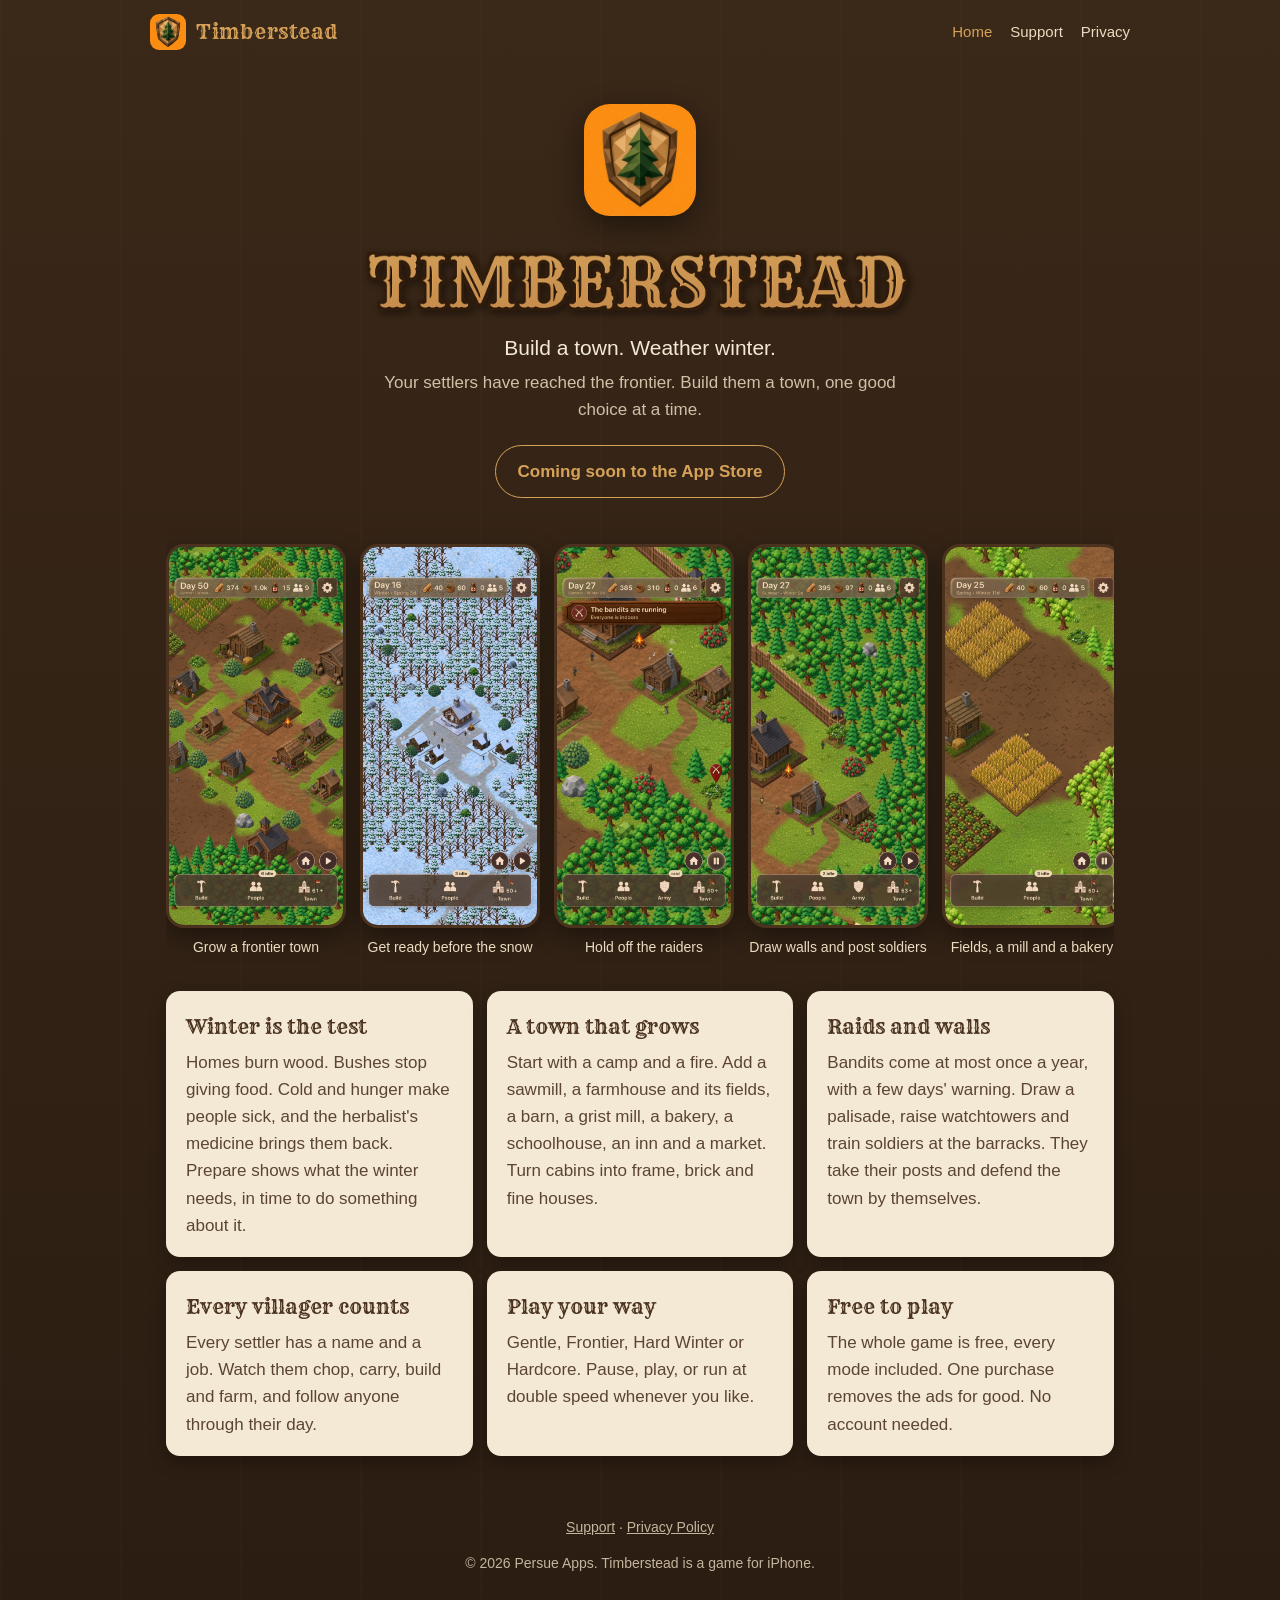
==== index.html @ 30c4eb79 "Timberstead website: home, support, privacy policy Co-Authored-By: Claude Opus 5.5 <noreply@anthropi" ====
<!doctype html>
<html lang="en">
<head>
  <meta charset="utf-8">
  <meta name="viewport" content="width=device-width, initial-scale=1">
  <title>Timberstead: a frontier town-builder for iPhone</title>
  <meta name="description" content="Build a frontier town, one good choice at a time. Clear the forest, raise homes and get your people through the winter. A town-builder for iPhone.">
  <meta property="og:title" content="Timberstead">
  <meta property="og:description" content="Build a town. Weather winter. A frontier town-builder for iPhone.">
  <meta property="og:image" content="img/icon-512.png">
  <link rel="icon" type="image/png" href="favicon-32.png">
  <link rel="apple-touch-icon" href="apple-touch-icon.png">
  <link rel="preconnect" href="https://fonts.googleapis.com">
  <link rel="preconnect" href="https://fonts.gstatic.com" crossorigin>
  <link href="https://fonts.googleapis.com/css2?family=Rye&display=swap" rel="stylesheet">
  <link rel="stylesheet" href="style.css">
</head>
<body>
  <header class="wrap top">
    <a class="brand" href="./"><img src="img/icon-512.png" alt=""><span>Timberstead</span></a>
    <nav class="nav">
      <a href="./" aria-current="page">Home</a>
      <a href="support/">Support</a>
      <a href="privacy/">Privacy</a>
    </nav>
  </header>

  <main class="wrap">
    <section class="hero">
      <img class="icon" src="img/icon-512.png" alt="Timberstead app icon: a pine tree on a wooden shield">
      <img class="wordmark" src="img/wordmark.png" alt="Timberstead">
      <h1>Timberstead</h1>
      <p class="tagline">Build a town. Weather winter.</p>
      <p class="sub">Your settlers have reached the frontier. Build them a town, one good choice at a time.</p>
      <span class="badge soon">Coming soon to the App Store</span>
    </section>

    <section class="shots" aria-label="Screenshots">
      <figure><img src="img/01_town_a.jpg" alt="A summer frontier town with cabins, fields and a settlement hall" loading="lazy" width="600" height="1305"><figcaption>Grow a frontier town</figcaption></figure>
      <figure><img src="img/02_winter_a.jpg" alt="The town in deep snow" loading="lazy" width="600" height="1305"><figcaption>Get ready before the snow</figcaption></figure>
      <figure><img src="img/03_raid_fight_summer.jpg" alt="Bandits running from the town after a raid" loading="lazy" width="600" height="1305"><figcaption>Hold off the raiders</figcaption></figure>
      <figure><img src="img/05_wall_posts.jpg" alt="A palisade wall with a watchtower" loading="lazy" width="600" height="1305"><figcaption>Draw walls and post soldiers</figcaption></figure>
      <figure><img src="img/06_farm_ripe_work.jpg" alt="Farm fields at harvest" loading="lazy" width="600" height="1305"><figcaption>Fields, a mill and a bakery</figcaption></figure>
      <figure><img src="img/04_prepare_a.jpg" alt="The Prepare for winter screen" loading="lazy" width="600" height="1305"><figcaption>See what winter needs</figcaption></figure>
    </section>

    <section class="features">
      <div class="card">
        <h2>Winter is the test</h2>
        <p>Homes burn wood. Bushes stop giving food. Cold and hunger make people sick, and the herbalist's medicine brings them back. Prepare shows what the winter needs, in time to do something about it.</p>
      </div>
      <div class="card">
        <h2>A town that grows</h2>
        <p>Start with a camp and a fire. Add a sawmill, a farmhouse and its fields, a barn, a grist mill, a bakery, a schoolhouse, an inn and a market. Turn cabins into frame, brick and fine houses.</p>
      </div>
      <div class="card">
        <h2>Raids and walls</h2>
        <p>Bandits come at most once a year, with a few days' warning. Draw a palisade, raise watchtowers and train soldiers at the barracks. They take their posts and defend the town by themselves.</p>
      </div>
      <div class="card">
        <h2>Every villager counts</h2>
        <p>Every settler has a name and a job. Watch them chop, carry, build and farm, and follow anyone through their day.</p>
      </div>
      <div class="card">
        <h2>Play your way</h2>
        <p>Gentle, Frontier, Hard Winter or Hardcore. Pause, play, or run at double speed whenever you like.</p>
      </div>
      <div class="card">
        <h2>Free to play</h2>
        <p>The whole game is free, every mode included. One purchase removes the ads for good. No account needed.</p>
      </div>
    </section>
  </main>

  <footer class="wrap foot">
    <p><a href="support/">Support</a> · <a href="privacy/">Privacy Policy</a></p>
    <p>© 2026 Persue Apps. Timberstead is a game for iPhone.</p>
  </footer>
</body>
</html>
---- style.css ----
:root {
  --wood: #2b1d12;
  --wood-2: #3a2818;
  --plank: #4a321e;
  --parchment: #f4e9d4;
  --parchment-2: #eadcc0;
  --ink: #2b1d12;
  --ink-soft: #5b4532;
  --gold: #d6a259;
  --gold-deep: #b5803a;
  --pine: #2f5d34;
  --line: rgba(43, 29, 18, 0.16);
  --radius: 14px;
  --max: 980px;
}

* { box-sizing: border-box; }

html { -webkit-text-size-adjust: 100%; }

body {
  margin: 0;
  background: var(--wood);
  background-image:
    repeating-linear-gradient(90deg, rgba(255,255,255,0.015) 0 2px, transparent 2px 120px),
    linear-gradient(180deg, var(--wood-2), var(--wood));
  color: var(--parchment);
  font: 17px/1.6 -apple-system, BlinkMacSystemFont, "SF Pro Text", "Segoe UI", Roboto, sans-serif;
}

a { color: var(--gold); }
a:hover { color: #f0c27f; }

.wrap { max-width: var(--max); margin: 0 auto; padding: 0 16px; }

/* Header */
.top {
  display: flex; align-items: center; justify-content: space-between; gap: 12px;
  padding: 14px 0;
}
.brand { display: flex; align-items: center; gap: 10px; text-decoration: none; color: var(--parchment); }
.brand img { width: 36px; height: 36px; border-radius: 9px; }
.brand span { font-family: "Rye", Georgia, serif; font-size: 20px; letter-spacing: 0.5px; color: var(--gold); }
.nav { display: flex; gap: 18px; font-size: 15px; }
.nav a { color: var(--parchment-2); text-decoration: none; }
.nav a:hover, .nav a[aria-current="page"] { color: var(--gold); }

/* Hero */
.hero { text-align: center; padding: 40px 0 28px; }
.hero .icon { width: 112px; height: 112px; border-radius: 26px; box-shadow: 0 10px 30px rgba(0,0,0,0.45); }
.hero .wordmark { display: block; width: min(560px, 92%); height: auto; margin: 22px auto 8px; }
.hero h1 { position: absolute; width: 1px; height: 1px; overflow: hidden; clip: rect(0 0 0 0); }
.tagline { font-size: 21px; color: var(--parchment); margin: 6px 0 4px; }
.sub { color: var(--parchment-2); opacity: 0.85; margin: 0 auto; max-width: 560px; }
.badge {
  display: inline-block; margin-top: 22px; padding: 12px 22px; border-radius: 999px;
  background: var(--gold); color: var(--wood); font-weight: 700; text-decoration: none;
}
.badge.soon { background: transparent; color: var(--gold); border: 1.5px solid var(--gold); }

/* Screens */
.shots {
  display: grid; grid-auto-flow: column; grid-auto-columns: minmax(180px, 220px);
  gap: 14px; overflow-x: auto; padding: 18px 2px 22px; scroll-snap-type: x mandatory;
  -webkit-overflow-scrolling: touch;
}
.shots figure { margin: 0; scroll-snap-align: start; }
.shots img {
  width: 100%; height: auto; display: block; border-radius: 18px;
  border: 3px solid var(--plank); box-shadow: 0 8px 24px rgba(0,0,0,0.4);
}
.shots figcaption { font-size: 14px; color: var(--parchment-2); text-align: center; margin-top: 8px; }

/* Cards */
.features { display: grid; grid-template-columns: repeat(auto-fit, minmax(260px, 1fr)); gap: 14px; padding: 10px 0 36px; }
.card {
  background: var(--parchment); color: var(--ink); border-radius: var(--radius);
  padding: 20px 20px 18px; box-shadow: 0 6px 18px rgba(0,0,0,0.3);
}
.card h2, .card h3 { font-family: "Rye", Georgia, serif; font-weight: 400; color: var(--plank); margin: 0 0 6px; font-size: 20px; }
.card p { margin: 0; color: var(--ink-soft); }

/* Document pages */
.doc {
  background: var(--parchment); color: var(--ink); border-radius: var(--radius);
  padding: 28px 22px; margin: 18px 0 40px; box-shadow: 0 8px 24px rgba(0,0,0,0.35);
}
.doc h1 { font-family: "Rye", Georgia, serif; font-weight: 400; color: var(--plank); font-size: 30px; margin: 0 0 4px; }
.doc h2 { font-size: 20px; color: var(--plank); margin: 28px 0 6px; }
.doc h3 { font-size: 17px; margin: 18px 0 4px; }
.doc p, .doc li { color: var(--ink-soft); }
.doc a { color: var(--gold-deep); }
.doc .meta { color: var(--ink-soft); opacity: 0.8; font-size: 15px; margin: 0 0 18px; }
.doc table { width: 100%; border-collapse: collapse; margin: 10px 0; font-size: 15px; }
.doc th, .doc td { text-align: left; vertical-align: top; padding: 8px 6px; border-bottom: 1px solid var(--line); color: var(--ink-soft); }
.doc th { color: var(--ink); }
.doc .contact {
  background: var(--parchment-2); border-radius: 10px; padding: 12px 14px; margin-top: 10px;
}
details { border-bottom: 1px solid var(--line); padding: 10px 0; }
details summary { cursor: pointer; font-weight: 600; color: var(--ink); }
details p { margin: 8px 0 2px; }

/* Footer */
.foot { text-align: center; font-size: 14px; color: var(--parchment-2); opacity: 0.8; padding: 10px 0 34px; }
.foot a { color: var(--parchment-2); }

@media (max-width: 520px) {
  .nav { gap: 12px; font-size: 14px; }
  .brand span { display: none; }
  .tagline { font-size: 19px; }
  .doc { padding: 22px 16px; }
  .doc table, .doc thead, .doc tbody, .doc tr, .doc th, .doc td { display: block; }
  .doc thead { display: none; }
  .doc td { border-bottom: none; padding: 2px 0; }
  .doc tr { border-bottom: 1px solid var(--line); padding: 8px 0; }
  .doc td:first-child { font-weight: 600; color: var(--ink); }
}
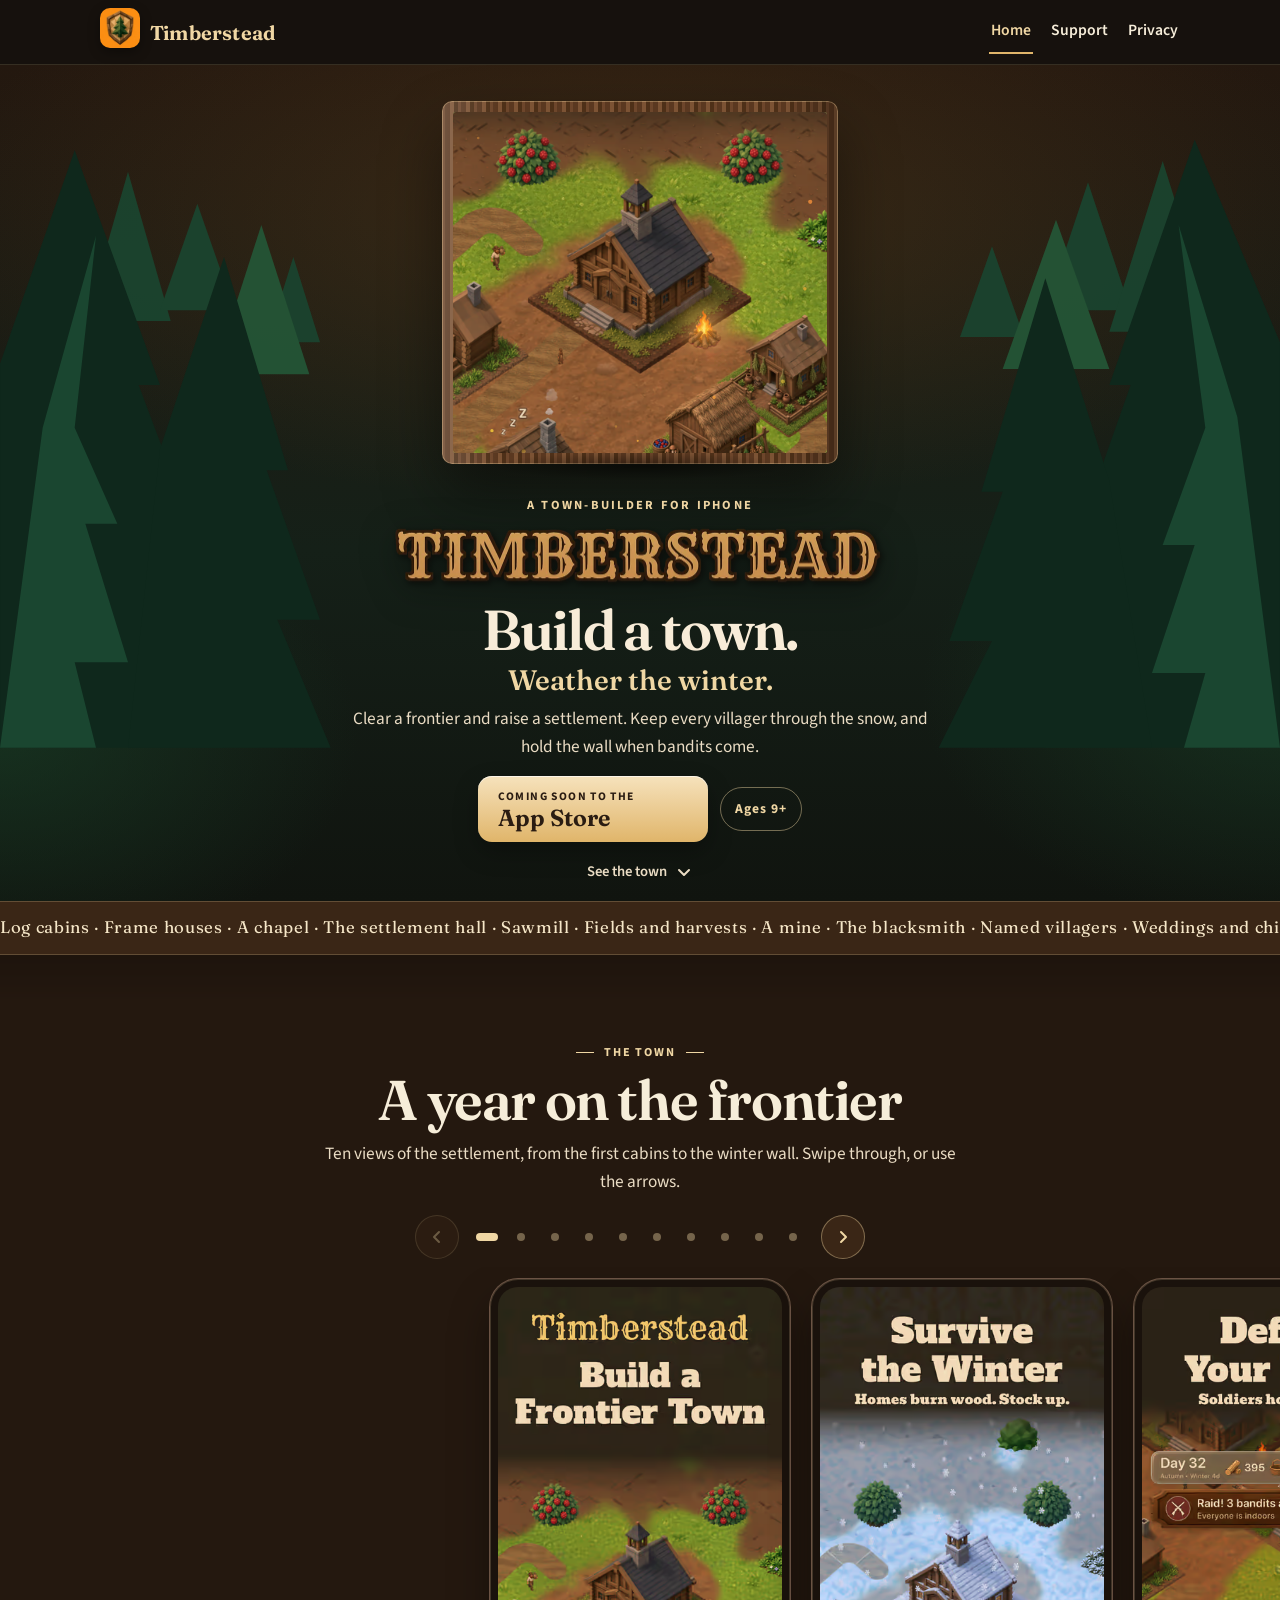
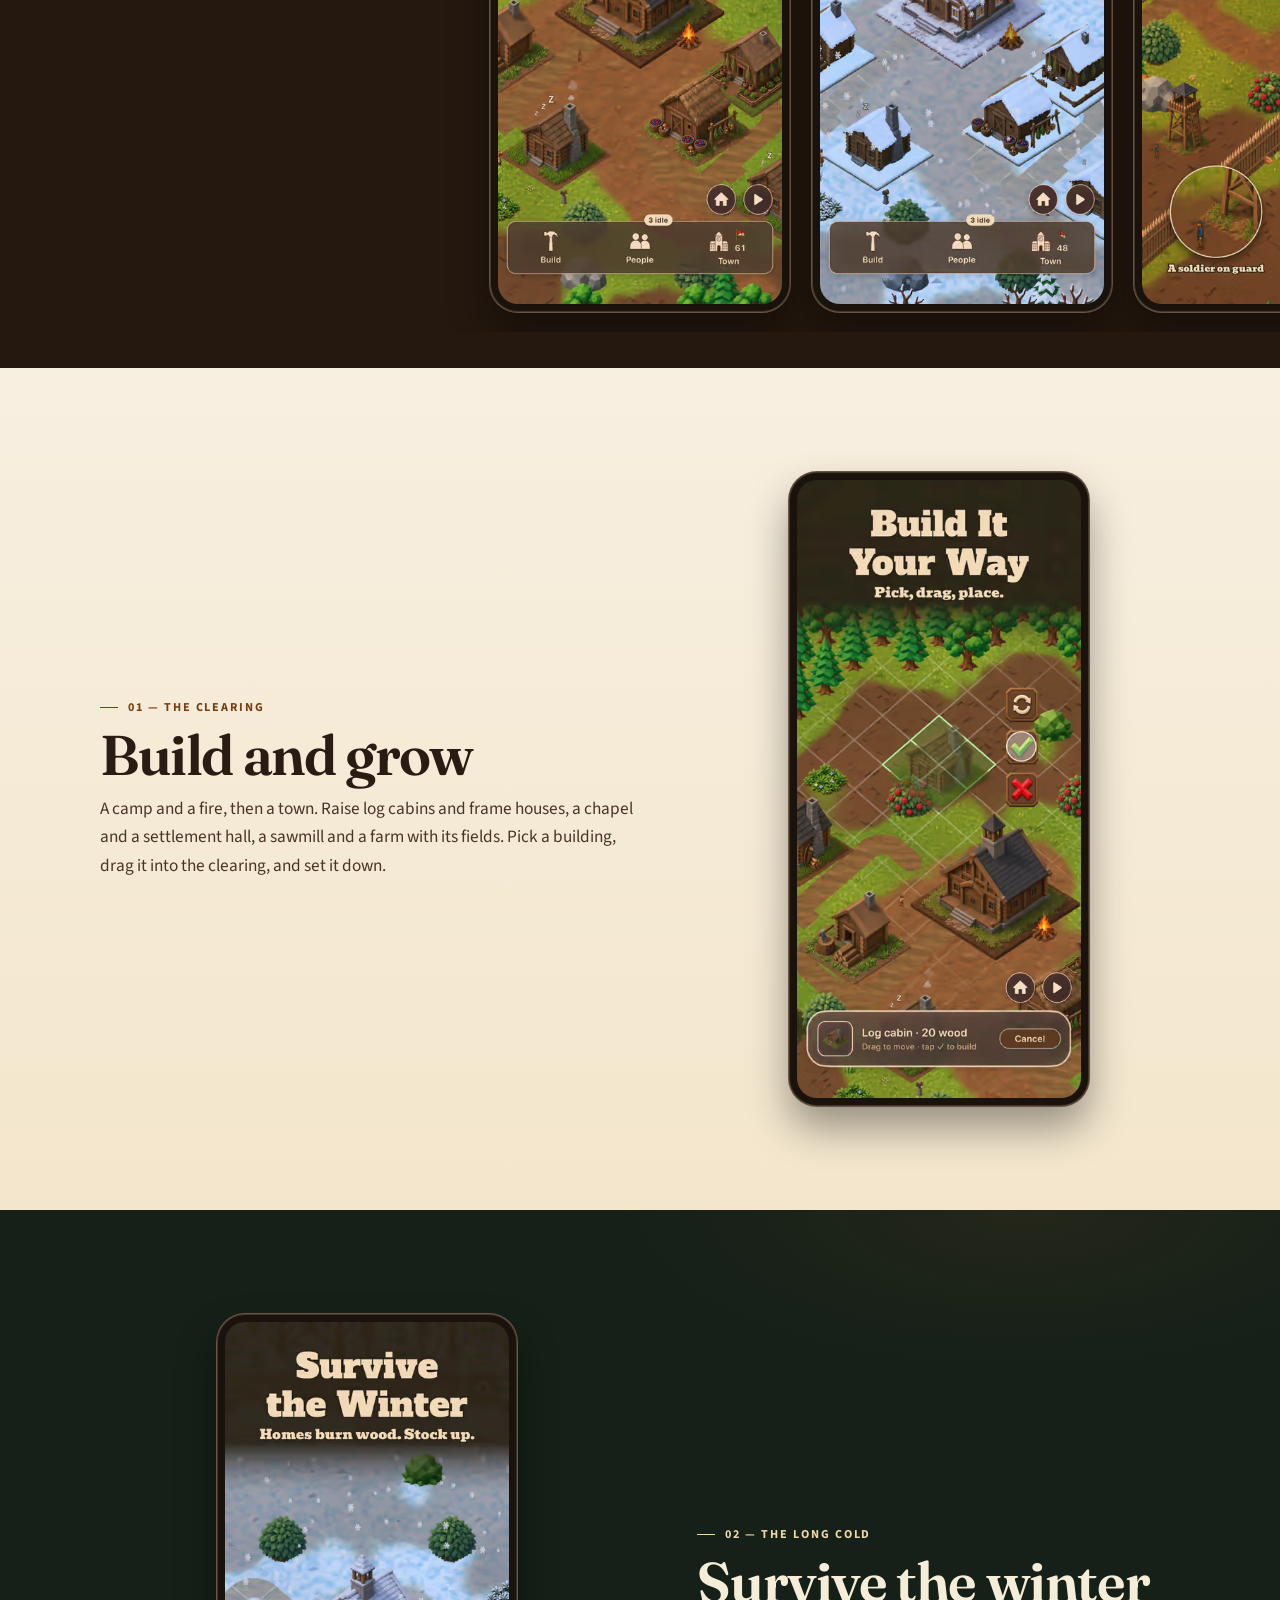
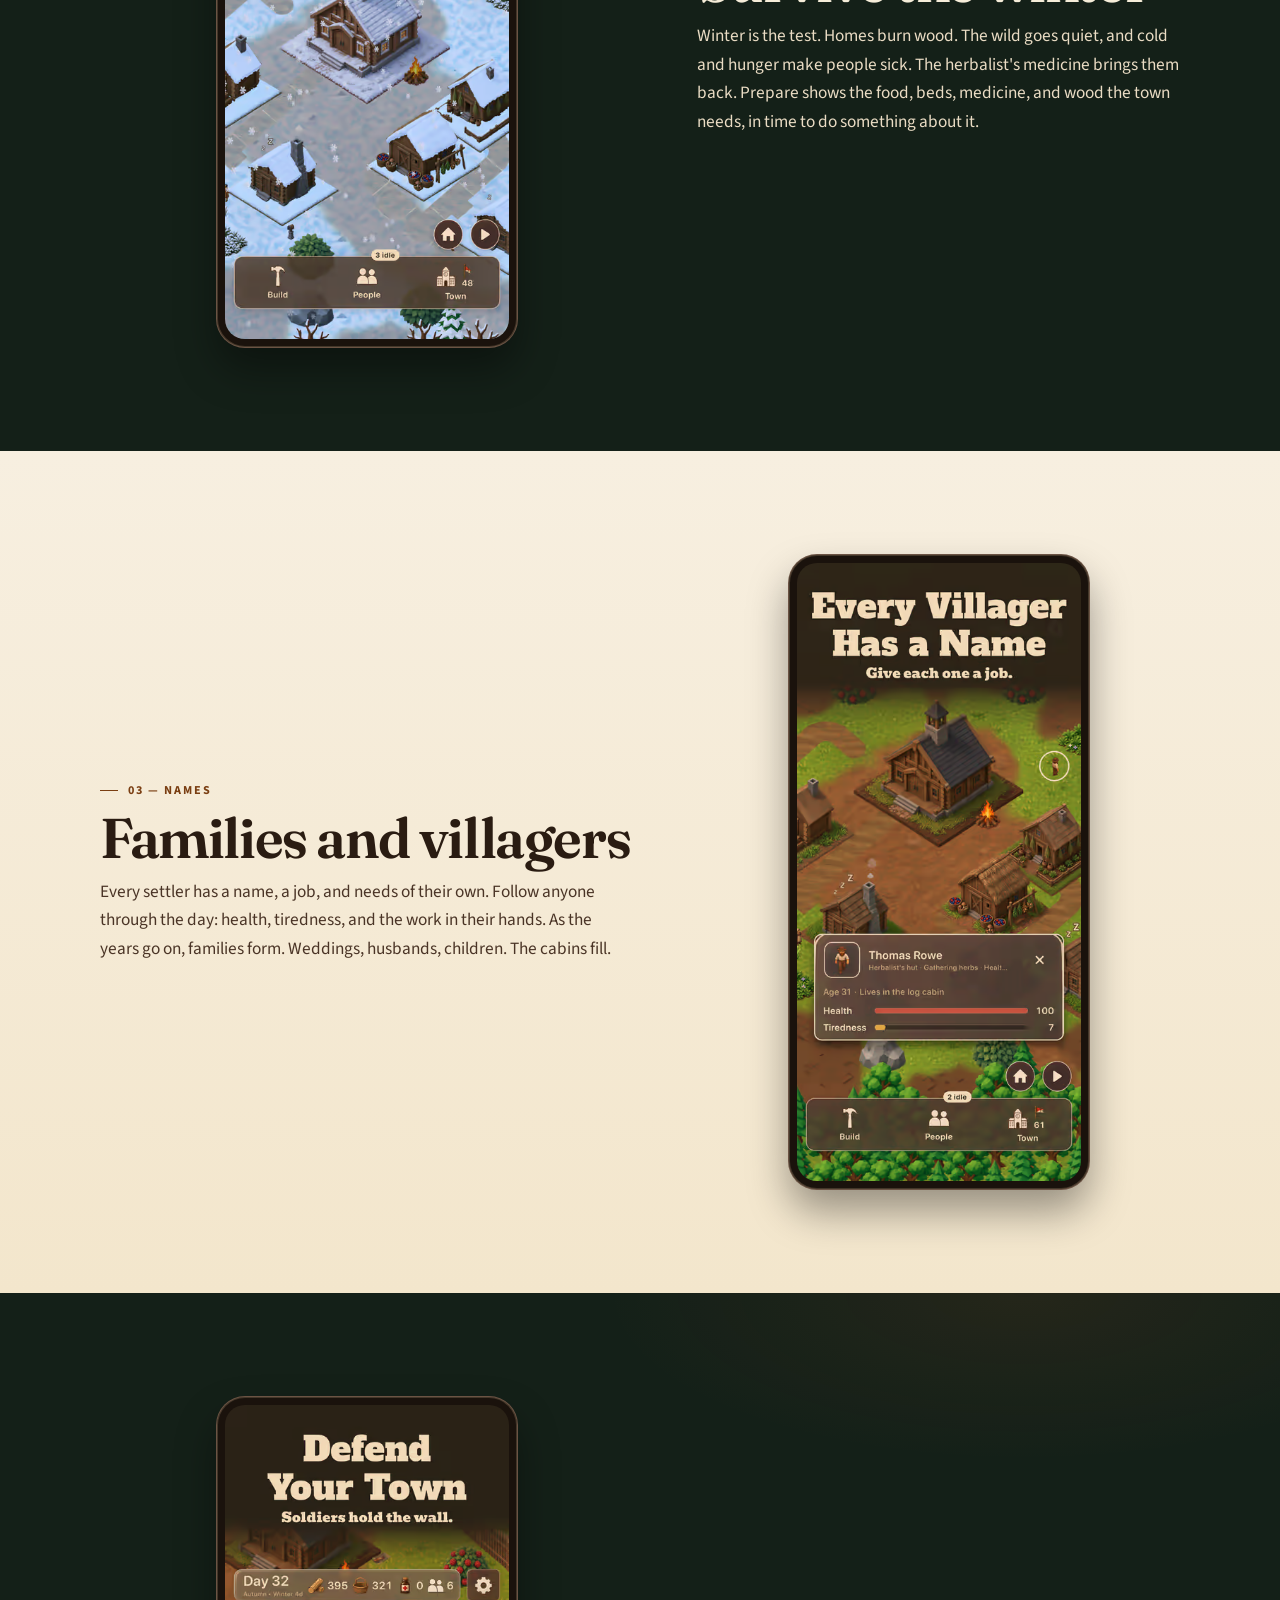
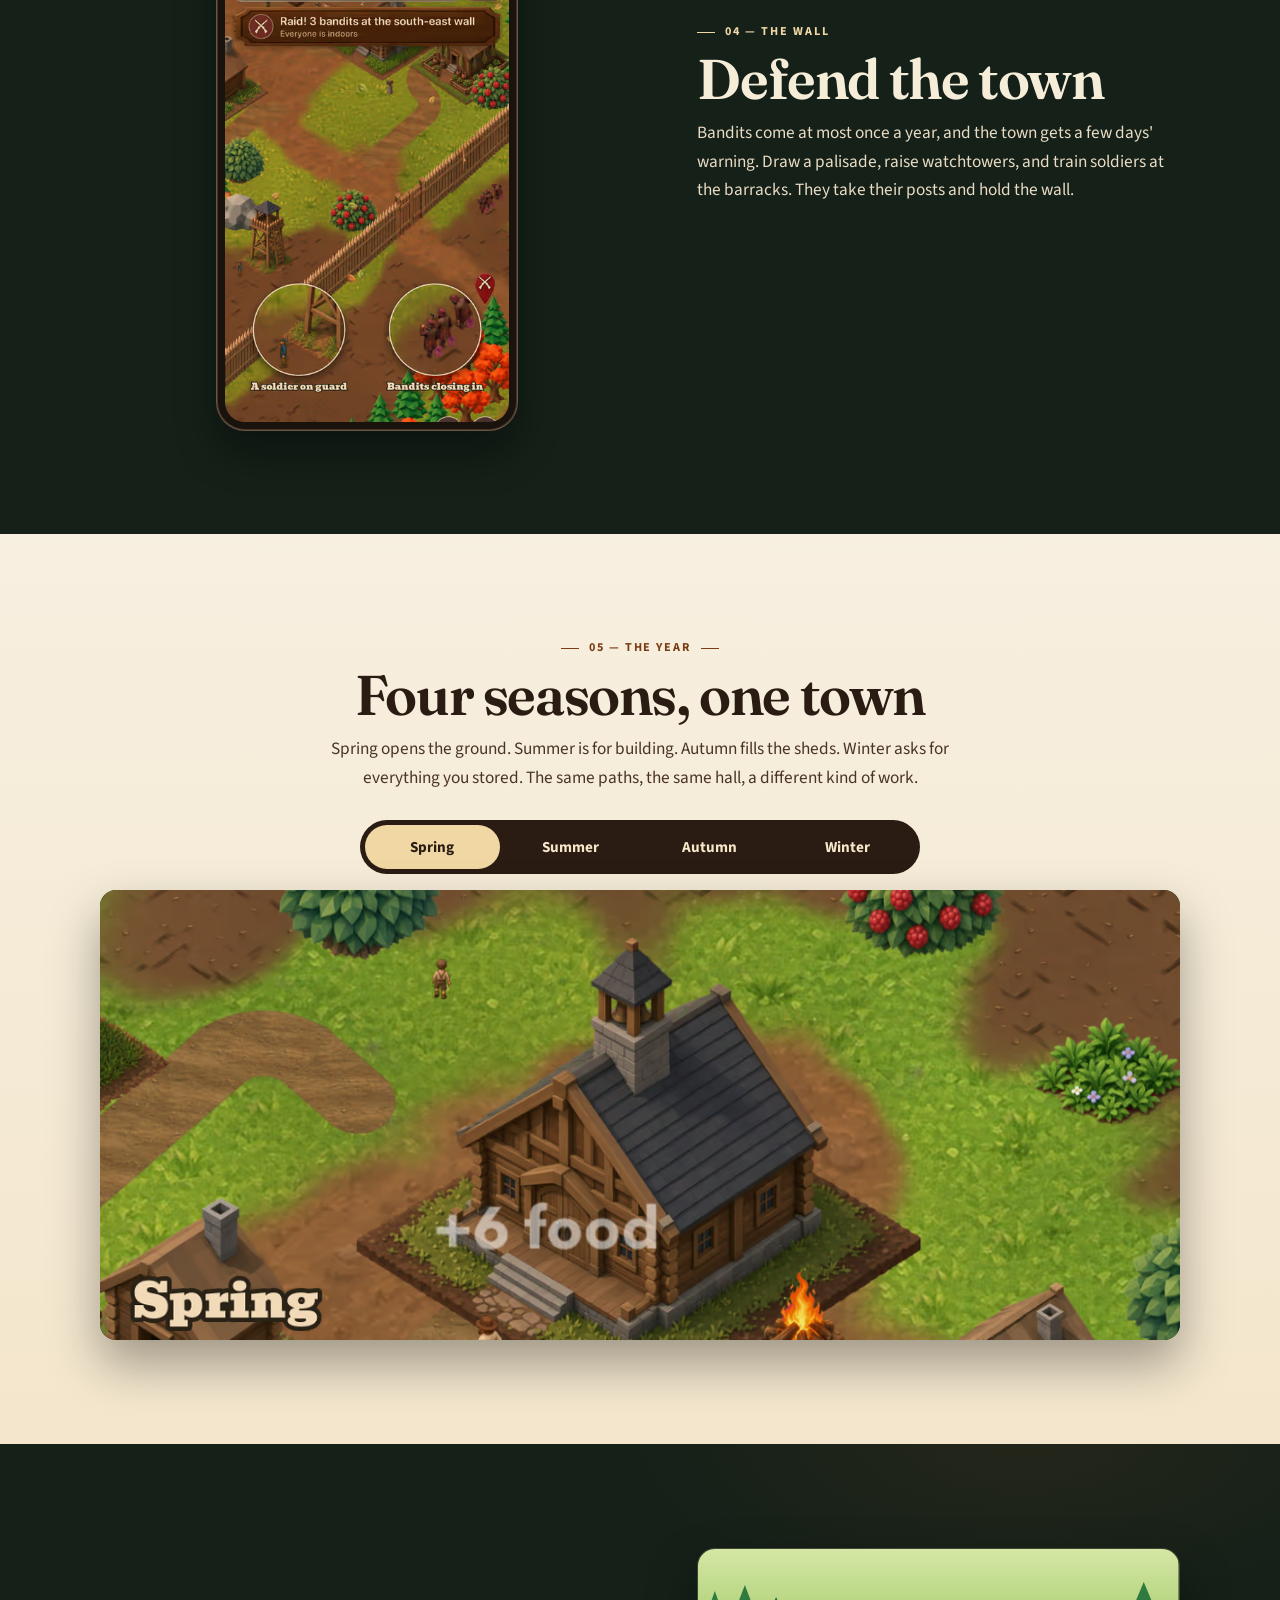
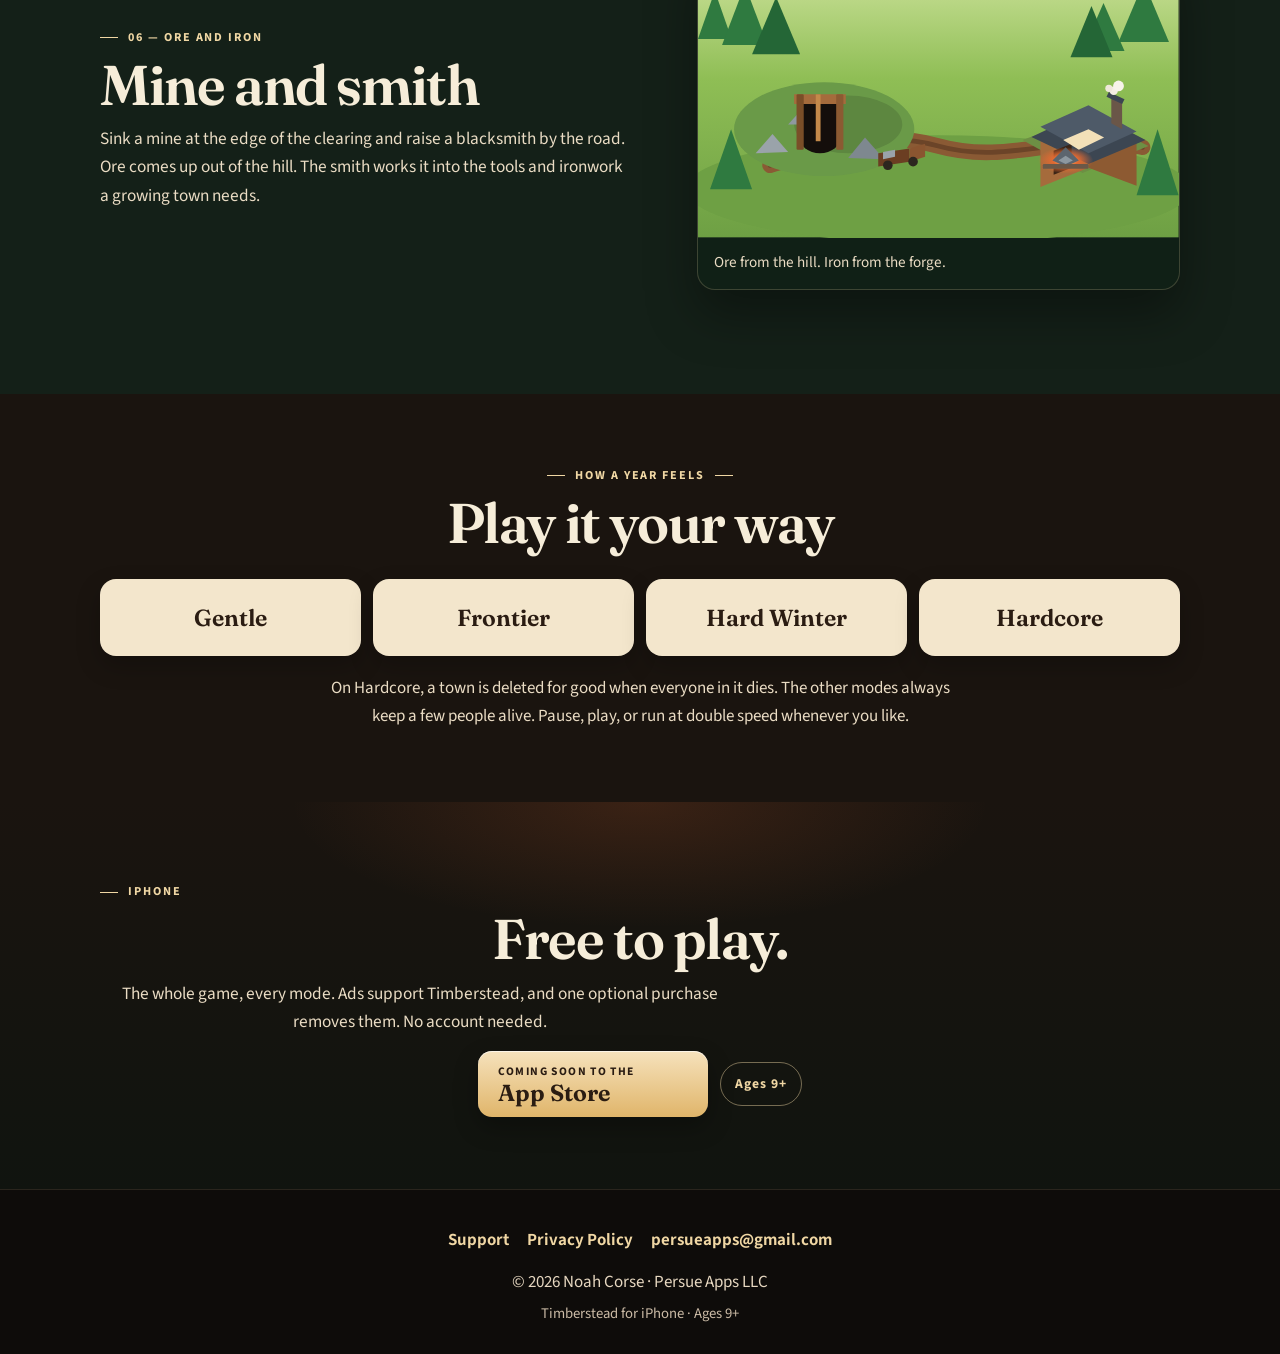
==== commit 19fe208a: "Redesign the Timberstead site and correct the ads privacy wording. A static cinematic layout for Git" ====
--- a/index.html
+++ b/index.html
@@ -3,78 +3,550 @@
 <head>
   <meta charset="utf-8">
   <meta name="viewport" content="width=device-width, initial-scale=1">
-  <title>Timberstead: a frontier town-builder for iPhone</title>
-  <meta name="description" content="Build a frontier town, one good choice at a time. Clear the forest, raise homes and get your people through the winter. A town-builder for iPhone.">
-  <meta property="og:title" content="Timberstead">
-  <meta property="og:description" content="Build a town. Weather winter. A frontier town-builder for iPhone.">
-  <meta property="og:image" content="img/icon-512.png">
+  <title>Timberstead — Build a Town</title>
+  <meta name="description" content="Timberstead is a frontier town-builder for iPhone. Raise cabins, a chapel, and a hall, see your people through the winter, and hold the wall when bandits come. Free to play, with ads. Coming soon to the App Store.">
+  <meta name="theme-color" content="#1a120d">
+  <link rel="canonical" href="https://ncorse-create.github.io/timberstead-site/">
+  <meta property="og:type" content="website">
+  <meta property="og:title" content="Timberstead — Build a Town">
+  <meta property="og:description" content="A frontier town-builder for iPhone. Build a town. Weather the winter.">
+  <meta property="og:url" content="https://ncorse-create.github.io/timberstead-site/">
+  <meta property="og:image" content="https://ncorse-create.github.io/timberstead-site/img/og.jpg">
+  <meta name="twitter:card" content="summary_large_image">
+  <meta name="twitter:title" content="Timberstead — Build a Town">
+  <meta name="twitter:description" content="A frontier town-builder for iPhone. Build a town. Weather the winter.">
+  <meta name="twitter:image" content="https://ncorse-create.github.io/timberstead-site/img/og.jpg">
   <link rel="icon" type="image/png" href="favicon-32.png">
   <link rel="apple-touch-icon" href="apple-touch-icon.png">
-  <link rel="preconnect" href="https://fonts.googleapis.com">
-  <link rel="preconnect" href="https://fonts.gstatic.com" crossorigin>
-  <link href="https://fonts.googleapis.com/css2?family=Rye&display=swap" rel="stylesheet">
+  <link rel="preload" href="fonts/fraunces.woff2" as="font" type="font/woff2" crossorigin>
+  <link rel="preload" as="image" href="img/hero/summer.avif" type="image/avif" fetchpriority="high">
   <link rel="stylesheet" href="style.css">
+  <script>document.documentElement.classList.add("js");</script>
+  <script type="application/ld+json">
+  {
+    "@context": "https://schema.org",
+    "@type": "VideoGame",
+    "name": "Timberstead",
+    "alternateName": "Timberstead: Build a Town",
+    "url": "https://ncorse-create.github.io/timberstead-site/",
+    "image": "https://ncorse-create.github.io/timberstead-site/img/og.jpg",
+    "description": "A frontier town-builder for iPhone. Build a town and weather the winter.",
+    "genre": "Town builder",
+    "playMode": "SinglePlayer",
+    "operatingSystem": "iOS",
+    "applicationCategory": "Game",
+    "contentRating": "9+",
+    "isAccessibleForFree": true,
+    "author": { "@type": "Person", "name": "Noah Corse" },
+    "publisher": { "@type": "Organization", "name": "Persue Apps LLC" }
+  }
+  </script>
 </head>
-<body>
-  <header class="wrap top">
-    <a class="brand" href="./"><img src="img/icon-512.png" alt=""><span>Timberstead</span></a>
-    <nav class="nav">
-      <a href="./" aria-current="page">Home</a>
-      <a href="support/">Support</a>
-      <a href="privacy/">Privacy</a>
-    </nav>
+<body class="page-home">
+  <a class="skip" href="#main">Skip to content</a>
+  <div class="progress" aria-hidden="true"></div>
+
+  <header class="top">
+    <div class="wrap top-inner">
+      <a class="brand" href="./">
+        <picture>
+          <source srcset="img/icon-192.webp" type="image/webp">
+          <img src="img/icon-192.png" alt="" width="192" height="192">
+        </picture>
+        <span>Timberstead</span>
+      </a>
+      <nav class="nav" aria-label="Primary">
+        <a href="./" aria-current="page">Home</a>
+        <a href="support/">Support</a>
+        <a href="privacy/">Privacy</a>
+      </nav>
+    </div>
   </header>
 
-  <main class="wrap">
-    <section class="hero">
-      <img class="icon" src="img/icon-512.png" alt="Timberstead app icon: a pine tree on a wooden shield">
-      <img class="wordmark" src="img/wordmark.png" alt="Timberstead">
-      <h1>Timberstead</h1>
-      <p class="tagline">Build a town. Weather winter.</p>
-      <p class="sub">Your settlers have reached the frontier. Build them a town, one good choice at a time.</p>
-      <span class="badge soon">Coming soon to the App Store</span>
-    </section>
-
-    <section class="shots" aria-label="Screenshots">
-      <figure><img src="img/01_town_a.jpg" alt="A summer frontier town with cabins, fields and a settlement hall" loading="lazy" width="600" height="1305"><figcaption>Grow a frontier town</figcaption></figure>
-      <figure><img src="img/02_winter_a.jpg" alt="The town in deep snow" loading="lazy" width="600" height="1305"><figcaption>Get ready before the snow</figcaption></figure>
-      <figure><img src="img/03_raid_fight_summer.jpg" alt="Bandits running from the town after a raid" loading="lazy" width="600" height="1305"><figcaption>Hold off the raiders</figcaption></figure>
-      <figure><img src="img/05_wall_posts.jpg" alt="A palisade wall with a watchtower" loading="lazy" width="600" height="1305"><figcaption>Draw walls and post soldiers</figcaption></figure>
-      <figure><img src="img/06_farm_ripe_work.jpg" alt="Farm fields at harvest" loading="lazy" width="600" height="1305"><figcaption>Fields, a mill and a bakery</figcaption></figure>
-      <figure><img src="img/04_prepare_a.jpg" alt="The Prepare for winter screen" loading="lazy" width="600" height="1305"><figcaption>See what winter needs</figcaption></figure>
-    </section>
-
-    <section class="features">
-      <div class="card">
-        <h2>Winter is the test</h2>
-        <p>Homes burn wood. Bushes stop giving food. Cold and hunger make people sick, and the herbalist's medicine brings them back. Prepare shows what the winter needs, in time to do something about it.</p>
-      </div>
-      <div class="card">
-        <h2>A town that grows</h2>
-        <p>Start with a camp and a fire. Add a sawmill, a farmhouse and its fields, a barn, a grist mill, a bakery, a schoolhouse, an inn and a market. Turn cabins into frame, brick and fine houses.</p>
-      </div>
-      <div class="card">
-        <h2>Raids and walls</h2>
-        <p>Bandits come at most once a year, with a few days' warning. Draw a palisade, raise watchtowers and train soldiers at the barracks. They take their posts and defend the town by themselves.</p>
-      </div>
-      <div class="card">
-        <h2>Every villager counts</h2>
-        <p>Every settler has a name and a job. Watch them chop, carry, build and farm, and follow anyone through their day.</p>
-      </div>
-      <div class="card">
-        <h2>Play your way</h2>
-        <p>Gentle, Frontier, Hard Winter or Hardcore. Pause, play, or run at double speed whenever you like.</p>
-      </div>
-      <div class="card">
-        <h2>Free to play</h2>
-        <p>The whole game is free, every mode included. One purchase removes the ads for good. No account needed.</p>
+  <main id="main" tabindex="-1">
+    <section class="hero" aria-labelledby="hero-title">
+      <div class="hero-scene">
+        <div class="layer pines-far" data-depth="0.16" aria-hidden="true">
+          <div class="sway">
+            <svg viewBox="0 0 1200 420" preserveAspectRatio="xMidYMax slice">
+              <g fill="#1a4630">
+                <polygon points="40,220 70,120 100,220"/>
+                <polygon points="80,240 120,100 160,240"/>
+                <polygon points="150,230 185,130 220,230"/>
+                <polygon points="980,230 1020,110 1060,230"/>
+                <polygon points="1040,250 1090,90 1140,250"/>
+                <polygon points="250,260 275,180 300,260"/>
+                <polygon points="900,255 930,170 960,255"/>
+                <polygon points="520,250 545,175 570,250"/>
+                <polygon points="600,240 640,140 680,240"/>
+              </g>
+              <g fill="#245838">
+                <polygon points="20,280 55,160 90,280"/>
+                <polygon points="200,290 245,150 290,290"/>
+                <polygon points="940,285 990,145 1040,285"/>
+                <polygon points="1120,270 1155,160 1190,270"/>
+              </g>
+            </svg>
+          </div>
+        </div>
+
+        <div class="frame-wrap">
+          <div class="frame">
+            <div class="plates">
+              <picture class="plate plate-summer">
+                <source srcset="img/hero/summer.avif" type="image/avif">
+                <source srcset="img/hero/summer.webp" type="image/webp">
+                <img src="img/hero/summer.jpg" width="1206" height="1100" alt="A frontier chapel and log cabins around a campfire, in summer." fetchpriority="high" decoding="async">
+              </picture>
+              <picture class="plate plate-winter" data-winter hidden aria-hidden="true"></picture>
+              <div class="glow" aria-hidden="true"></div>
+              <canvas id="motes" aria-hidden="true"></canvas>
+            </div>
+          </div>
+        </div>
+
+        <div class="layer pines-front" data-depth="0.42" aria-hidden="true">
+          <div class="sway">
+            <svg viewBox="0 0 1200 640" preserveAspectRatio="xMidYMax meet">
+              <g fill="#0f281c">
+                <polygon points="0,640 0,280 70,80 150,300 130,300 190,460 150,460 210,640"/>
+                <polygon points="120,640 150,360 210,180 270,380 250,380 300,520 260,520 310,640"/>
+                <polygon points="1200,640 1200,260 1120,70 1040,300 1060,300 1000,470 1040,470 980,640"/>
+                <polygon points="1080,640 1040,390 980,200 920,400 940,400 890,540 930,540 880,640"/>
+              </g>
+              <g fill="#1a4630">
+                <polygon points="0,640 40,340 90,160 70,340 110,430 80,430 120,560 70,560 90,640"/>
+                <polygon points="1200,640 1160,330 1105,150 1130,340 1090,450 1120,450 1080,570 1130,570 1110,640"/>
+              </g>
+            </svg>
+          </div>
+        </div>
+      </div>
+
+      <div class="hero-copy wrap">
+        <p class="eyebrow">A town-builder for iPhone</p>
+        <picture>
+          <source srcset="img/wordmark.webp" type="image/webp">
+          <img class="wordmark" src="img/wordmark.png" alt="Timberstead" width="1400" height="192">
+        </picture>
+        <h1 id="hero-title">Build a town.</h1>
+        <p class="subhead">Weather the winter.</p>
+        <p class="deck">Clear a frontier and raise a settlement. Keep every villager through the snow, and hold the wall when bandits come.</p>
+        <div class="cta-row">
+          <div class="store" data-store>
+            <a class="store-badge" data-store-link hidden href="#">
+              <span class="store-kicker">View it on the</span>
+              <span class="store-name">App Store</span>
+            </a>
+            <p class="store-badge is-soon" data-store-soon>
+              <span class="store-kicker">Coming soon to the</span>
+              <span class="store-name">App Store</span>
+            </p>
+          </div>
+          <p class="age">Ages 9+</p>
+        </div>
+        <a class="scrollcue" href="#gallery">
+          <span>See the town</span>
+          <svg width="18" height="18" viewBox="0 0 18 18" aria-hidden="true"><path d="M4 7l5 5 5-5" fill="none" stroke="currentColor" stroke-width="2" stroke-linecap="round" stroke-linejoin="round"/></svg>
+        </a>
+      </div>
+    </section>
+
+    <div class="ribbon" aria-hidden="true">
+      <div class="ribbon-track">
+        <p>Log cabins · Frame houses · A chapel · The settlement hall · Sawmill · Fields and harvests · A mine · The blacksmith · Named villagers · Weddings and children · Soldiers on the wall · Four seasons · Free to play ·&nbsp;</p>
+        <p>Log cabins · Frame houses · A chapel · The settlement hall · Sawmill · Fields and harvests · A mine · The blacksmith · Named villagers · Weddings and children · Soldiers on the wall · Four seasons · Free to play ·&nbsp;</p>
+      </div>
+    </div>
+
+    <!--
+      Gallery frames live in img/gallery as 01–10 (.avif, .webp, .jpg) plus -sm avif/webp.
+      To ship a new screenshot round, replace those files and update the alt text and data-title below.
+      Captions are baked into the images.
+    -->
+    <section class="gallery-sec" id="gallery" aria-roledescription="carousel" aria-labelledby="gallery-title">
+      <div class="wrap center">
+        <p class="kicker">The town</p>
+        <h2 id="gallery-title">A year on the frontier</h2>
+        <p class="lede">Ten views of the settlement, from the first cabins to the winter wall. Swipe through, or use the arrows.</p>
+      </div>
+      <div class="gal-bar">
+        <button type="button" class="gal-btn" data-gal="prev" aria-label="Previous screenshot">
+          <svg width="18" height="18" viewBox="0 0 18 18" aria-hidden="true"><path d="M11 4L6 9l5 5" fill="none" stroke="currentColor" stroke-width="2" stroke-linecap="round" stroke-linejoin="round"/></svg>
+        </button>
+        <p class="gal-count" aria-hidden="true"><span data-gal-count>1</span> / 10</p>
+        <div class="gal-dots" role="group" aria-label="Choose a screenshot">
+          <button type="button" class="gal-dot" data-gal-dot aria-label="Show Build a Frontier Town" aria-current="true"></button>
+          <button type="button" class="gal-dot" data-gal-dot aria-label="Show Survive the Winter"></button>
+          <button type="button" class="gal-dot" data-gal-dot aria-label="Show Defend Your Town"></button>
+          <button type="button" class="gal-dot" data-gal-dot aria-label="Show Every Villager Has a Name"></button>
+          <button type="button" class="gal-dot" data-gal-dot aria-label="Show Four Seasons, One Town"></button>
+          <button type="button" class="gal-dot" data-gal-dot aria-label="Show Plan for Winter"></button>
+          <button type="button" class="gal-dot" data-gal-dot aria-label="Show Farm the Land"></button>
+          <button type="button" class="gal-dot" data-gal-dot aria-label="Show Train Soldiers"></button>
+          <button type="button" class="gal-dot" data-gal-dot aria-label="Show Build It Your Way"></button>
+          <button type="button" class="gal-dot" data-gal-dot aria-label="Show Gather from the Wild"></button>
+        </div>
+        <button type="button" class="gal-btn" data-gal="next" aria-label="Next screenshot">
+          <svg width="18" height="18" viewBox="0 0 18 18" aria-hidden="true"><path d="M7 4l5 5-5 5" fill="none" stroke="currentColor" stroke-width="2" stroke-linecap="round" stroke-linejoin="round"/></svg>
+        </button>
+      </div>
+      <div class="gal-track" data-gal-track tabindex="0" aria-label="App Store screenshots">
+        <figure class="slide" id="shot-01" data-title="Build a Frontier Town">
+          <div class="phone">
+            <picture>
+              <source type="image/avif" srcset="img/gallery/01-sm.avif 402w, img/gallery/01.avif 804w" sizes="(min-width: 900px) 300px, 74vw">
+              <source type="image/webp" srcset="img/gallery/01-sm.webp 402w, img/gallery/01.webp 804w" sizes="(min-width: 900px) 300px, 74vw">
+              <img src="img/gallery/01.jpg" width="804" height="1748" alt="App Store image. Timberstead, Build a Frontier Town. A summer settlement with a chapel, log cabins, berry bushes, and a campfire." loading="lazy" decoding="async">
+            </picture>
+          </div>
+        </figure>
+        <figure class="slide" id="shot-02" data-title="Survive the Winter">
+          <div class="phone">
+            <picture>
+              <source type="image/avif" srcset="img/gallery/02-sm.avif 402w, img/gallery/02.avif 804w" sizes="(min-width: 900px) 300px, 74vw">
+              <source type="image/webp" srcset="img/gallery/02-sm.webp 402w, img/gallery/02.webp 804w" sizes="(min-width: 900px) 300px, 74vw">
+              <img src="img/gallery/02.jpg" width="804" height="1748" alt="App Store image. Survive the Winter. Homes burn wood. Stock up. The same town under snow." loading="lazy" decoding="async">
+            </picture>
+          </div>
+        </figure>
+        <figure class="slide" id="shot-03" data-title="Defend Your Town">
+          <div class="phone">
+            <picture>
+              <source type="image/avif" srcset="img/gallery/03-sm.avif 402w, img/gallery/03.avif 804w" sizes="(min-width: 900px) 300px, 74vw">
+              <source type="image/webp" srcset="img/gallery/03-sm.webp 402w, img/gallery/03.webp 804w" sizes="(min-width: 900px) 300px, 74vw">
+              <img src="img/gallery/03.jpg" width="804" height="1748" alt="App Store image. Defend Your Town. Soldiers hold the wall. A raid banner says 3 bandits at the south-east wall, with a soldier on guard and bandits closing in." loading="lazy" decoding="async">
+            </picture>
+          </div>
+        </figure>
+        <figure class="slide" id="shot-04" data-title="Every Villager Has a Name">
+          <div class="phone">
+            <picture>
+              <source type="image/avif" srcset="img/gallery/04-sm.avif 402w, img/gallery/04.avif 804w" sizes="(min-width: 900px) 300px, 74vw">
+              <source type="image/webp" srcset="img/gallery/04-sm.webp 402w, img/gallery/04.webp 804w" sizes="(min-width: 900px) 300px, 74vw">
+              <img src="img/gallery/04.jpg" width="804" height="1748" alt="App Store image. Every Villager Has a Name. Give each one a job. A card for Thomas Rowe, age 31, of the herbalist's hut, with health and tiredness." loading="lazy" decoding="async">
+            </picture>
+          </div>
+        </figure>
+        <figure class="slide" id="shot-05" data-title="Four Seasons, One Town">
+          <div class="phone">
+            <picture>
+              <source type="image/avif" srcset="img/gallery/05-sm.avif 402w, img/gallery/05.avif 804w" sizes="(min-width: 900px) 300px, 74vw">
+              <source type="image/webp" srcset="img/gallery/05-sm.webp 402w, img/gallery/05.webp 804w" sizes="(min-width: 900px) 300px, 74vw">
+              <img src="img/gallery/05.jpg" width="804" height="1748" alt="App Store image. Four Seasons, One Town. The same town, all year. The settlement hall in spring, summer, autumn, and winter." loading="lazy" decoding="async">
+            </picture>
+          </div>
+        </figure>
+        <figure class="slide" id="shot-06" data-title="Plan for Winter">
+          <div class="phone">
+            <picture>
+              <source type="image/avif" srcset="img/gallery/06-sm.avif 402w, img/gallery/06.avif 804w" sizes="(min-width: 900px) 300px, 74vw">
+              <source type="image/webp" srcset="img/gallery/06-sm.webp 402w, img/gallery/06.webp 804w" sizes="(min-width: 900px) 300px, 74vw">
+              <img src="img/gallery/06.jpg" width="804" height="1748" alt="App Store image. Plan for Winter. Food, beds, medicine, wood. The Prepare for winter list over an autumn forest." loading="lazy" decoding="async">
+            </picture>
+          </div>
+        </figure>
+        <figure class="slide" id="shot-07" data-title="Farm the Land">
+          <div class="phone">
+            <picture>
+              <source type="image/avif" srcset="img/gallery/07-sm.avif 402w, img/gallery/07.avif 804w" sizes="(min-width: 900px) 300px, 74vw">
+              <source type="image/webp" srcset="img/gallery/07-sm.webp 402w, img/gallery/07.webp 804w" sizes="(min-width: 900px) 300px, 74vw">
+              <img src="img/gallery/07.jpg" width="804" height="1748" alt="App Store image. Farm the Land. Fields, harvests, a farmhouse. Ripe wheat and a cabin in autumn." loading="lazy" decoding="async">
+            </picture>
+          </div>
+        </figure>
+        <figure class="slide" id="shot-08" data-title="Train Soldiers">
+          <div class="phone">
+            <picture>
+              <source type="image/avif" srcset="img/gallery/08-sm.avif 402w, img/gallery/08.avif 804w" sizes="(min-width: 900px) 300px, 74vw">
+              <source type="image/webp" srcset="img/gallery/08-sm.webp 402w, img/gallery/08.webp 804w" sizes="(min-width: 900px) 300px, 74vw">
+              <img src="img/gallery/08.jpg" width="804" height="1748" alt="App Store image. Train Soldiers. Barracks, towers, palisades. A barracks, a watchtower, and a wooden wall." loading="lazy" decoding="async">
+            </picture>
+          </div>
+        </figure>
+        <figure class="slide" id="shot-09" data-title="Build It Your Way">
+          <div class="phone">
+            <picture>
+              <source type="image/avif" srcset="img/gallery/09-sm.avif 402w, img/gallery/09.avif 804w" sizes="(min-width: 900px) 300px, 74vw">
+              <source type="image/webp" srcset="img/gallery/09-sm.webp 402w, img/gallery/09.webp 804w" sizes="(min-width: 900px) 300px, 74vw">
+              <img src="img/gallery/09.jpg" width="804" height="1748" alt="App Store image. Build It Your Way. Pick, drag, place. A log cabin being set down in the clearing." loading="lazy" decoding="async">
+            </picture>
+          </div>
+        </figure>
+        <figure class="slide" id="shot-10" data-title="Gather from the Wild">
+          <div class="phone">
+            <picture>
+              <source type="image/avif" srcset="img/gallery/10-sm.avif 402w, img/gallery/10.avif 804w" sizes="(min-width: 900px) 300px, 74vw">
+              <source type="image/webp" srcset="img/gallery/10-sm.webp 402w, img/gallery/10.webp 804w" sizes="(min-width: 900px) 300px, 74vw">
+              <img src="img/gallery/10.jpg" width="804" height="1748" alt="App Store image. Gather from the Wild. Hunt, forage, chop timber. Cabins and berry bushes at the forest edge. A badge reads No account needed." loading="lazy" decoding="async">
+            </picture>
+          </div>
+        </figure>
+      </div>
+      <p class="sr-only" id="gal-live" aria-live="polite"></p>
+    </section>
+
+    <section class="chapter chapter-paper" id="build">
+      <div class="wrap chapter-grid">
+        <div class="chapter-copy reveal">
+          <p class="kicker">01 — The clearing</p>
+          <h2>Build and grow</h2>
+          <p class="lede">A camp and a fire, then a town. Raise log cabins and frame houses, a chapel and a settlement hall, a sawmill and a farm with its fields. Pick a building, drag it into the clearing, and set it down.</p>
+        </div>
+        <div class="chapter-art reveal">
+          <div class="phone">
+            <picture>
+              <source type="image/avif" srcset="img/gallery/09-sm.avif 402w, img/gallery/09.avif 804w" sizes="280px">
+              <source type="image/webp" srcset="img/gallery/09-sm.webp 402w, img/gallery/09.webp 804w" sizes="280px">
+              <img src="img/gallery/09.jpg" width="804" height="1748" alt="Placing a log cabin in the clearing. The prompt reads drag to move, tap to build." loading="lazy" decoding="async">
+            </picture>
+          </div>
+        </div>
+      </div>
+    </section>
+
+    <section class="chapter chapter-night chapter-flip" id="winter">
+      <div class="wrap chapter-grid">
+        <div class="chapter-copy reveal">
+          <p class="kicker">02 — The long cold</p>
+          <h2>Survive the winter</h2>
+          <p class="lede">Winter is the test. Homes burn wood. The wild goes quiet, and cold and hunger make people sick. The herbalist's medicine brings them back. Prepare shows the food, beds, medicine, and wood the town needs, in time to do something about it.</p>
+        </div>
+        <div class="chapter-art reveal">
+          <div class="phone">
+            <picture>
+              <source type="image/avif" srcset="img/gallery/02-sm.avif 402w, img/gallery/02.avif 804w" sizes="280px">
+              <source type="image/webp" srcset="img/gallery/02-sm.webp 402w, img/gallery/02.webp 804w" sizes="280px">
+              <img src="img/gallery/02.jpg" width="804" height="1748" alt="The town in deep snow, under the words Survive the Winter. Homes burn wood. Stock up." loading="lazy" decoding="async">
+            </picture>
+          </div>
+        </div>
+      </div>
+    </section>
+
+    <section class="chapter chapter-paper" id="people">
+      <div class="wrap chapter-grid">
+        <div class="chapter-copy reveal">
+          <p class="kicker">03 — Names</p>
+          <h2>Families and villagers</h2>
+          <p class="lede">Every settler has a name, a job, and needs of their own. Follow anyone through the day: health, tiredness, and the work in their hands. As the years go on, families form. Weddings, husbands, children. The cabins fill.</p>
+        </div>
+        <div class="chapter-art reveal">
+          <div class="phone">
+            <picture>
+              <source type="image/avif" srcset="img/gallery/04-sm.avif 402w, img/gallery/04.avif 804w" sizes="280px">
+              <source type="image/webp" srcset="img/gallery/04-sm.webp 402w, img/gallery/04.webp 804w" sizes="280px">
+              <img src="img/gallery/04.jpg" width="804" height="1748" alt="A villager card for Thomas Rowe, age 31, who lives in the log cabin and works at the herbalist's hut." loading="lazy" decoding="async">
+            </picture>
+          </div>
+        </div>
+      </div>
+    </section>
+
+    <section class="chapter chapter-night chapter-flip" id="defend">
+      <div class="wrap chapter-grid">
+        <div class="chapter-copy reveal">
+          <p class="kicker">04 — The wall</p>
+          <h2>Defend the town</h2>
+          <p class="lede">Bandits come at most once a year, and the town gets a few days' warning. Draw a palisade, raise watchtowers, and train soldiers at the barracks. They take their posts and hold the wall.</p>
+        </div>
+        <div class="chapter-art reveal">
+          <div class="phone">
+            <picture>
+              <source type="image/avif" srcset="img/gallery/03-sm.avif 402w, img/gallery/03.avif 804w" sizes="280px">
+              <source type="image/webp" srcset="img/gallery/03-sm.webp 402w, img/gallery/03.webp 804w" sizes="280px">
+              <img src="img/gallery/03.jpg" width="804" height="1748" alt="A raid on the palisade. The banner reads: Raid, 3 bandits at the south-east wall. Everyone is indoors." loading="lazy" decoding="async">
+            </picture>
+          </div>
+        </div>
+      </div>
+    </section>
+
+    <section class="chapter chapter-paper" id="seasons">
+      <div class="wrap">
+        <div class="center reveal">
+          <p class="kicker">05 — The year</p>
+          <h2>Four seasons, one town</h2>
+          <p class="lede">Spring opens the ground. Summer is for building. Autumn fills the sheds. Winter asks for everything you stored. The same paths, the same hall, a different kind of work.</p>
+        </div>
+        <div class="season-explorer reveal" data-seasons>
+          <div class="season-tabs" role="tablist" aria-label="Seasons at the settlement hall">
+            <button type="button" role="tab" id="tab-spring" aria-controls="panel-spring" aria-selected="true">Spring</button>
+            <button type="button" role="tab" id="tab-summer" aria-controls="panel-summer" aria-selected="false" tabindex="-1">Summer</button>
+            <button type="button" role="tab" id="tab-autumn" aria-controls="panel-autumn" aria-selected="false" tabindex="-1">Autumn</button>
+            <button type="button" role="tab" id="tab-winter" aria-controls="panel-winter" aria-selected="false" tabindex="-1">Winter</button>
+          </div>
+          <div class="season-stage">
+            <figure role="tabpanel" id="panel-spring" aria-labelledby="tab-spring">
+              <picture>
+                <source srcset="img/seasons/spring.avif" type="image/avif">
+                <source srcset="img/seasons/spring.webp" type="image/webp">
+                <img src="img/seasons/spring.jpg" width="1200" height="500" alt="The settlement hall in spring, on green grass, with a campfire. Labeled Spring." loading="lazy" decoding="async">
+              </picture>
+            </figure>
+            <figure role="tabpanel" id="panel-summer" aria-labelledby="tab-summer" hidden>
+              <picture>
+                <source srcset="img/seasons/summer.avif" type="image/avif">
+                <source srcset="img/seasons/summer.webp" type="image/webp">
+                <img src="img/seasons/summer.jpg" width="1200" height="500" alt="The same hall in summer, among berry bushes. Labeled Summer." loading="lazy" decoding="async">
+              </picture>
+            </figure>
+            <figure role="tabpanel" id="panel-autumn" aria-labelledby="tab-autumn" hidden>
+              <picture>
+                <source srcset="img/seasons/autumn.avif" type="image/avif">
+                <source srcset="img/seasons/autumn.webp" type="image/webp">
+                <img src="img/seasons/autumn.jpg" width="1200" height="500" alt="The same hall in autumn, with orange trees. Labeled Autumn." loading="lazy" decoding="async">
+              </picture>
+            </figure>
+            <figure role="tabpanel" id="panel-winter" aria-labelledby="tab-winter" hidden>
+              <picture>
+                <source srcset="img/seasons/winter.avif" type="image/avif">
+                <source srcset="img/seasons/winter.webp" type="image/webp">
+                <img src="img/seasons/winter.jpg" width="1200" height="500" alt="The same hall in winter, roof deep in snow, fire still lit. Labeled Winter." loading="lazy" decoding="async">
+              </picture>
+              <div class="snow" aria-hidden="true"><i></i><i></i><i></i><i></i><i></i><i></i><i></i><i></i><i></i><i></i></div>
+            </figure>
+          </div>
+        </div>
+      </div>
+    </section>
+
+    <section class="chapter chapter-night" id="smith">
+      <div class="wrap chapter-grid">
+        <div class="chapter-copy reveal">
+          <p class="kicker">06 — Ore and iron</p>
+          <h2>Mine and smith</h2>
+          <p class="lede">Sink a mine at the edge of the clearing and raise a blacksmith by the road. Ore comes up out of the hill. The smith works it into the tools and ironwork a growing town needs.</p>
+        </div>
+        <div class="chapter-art reveal">
+          <figure class="illu">
+            <svg viewBox="0 0 800 480" role="img" aria-label="Illustration of a timbered mine cut into a hill, an ore cart, and a blacksmith shed with a lit forge.">
+              <defs>
+                <linearGradient id="meadow" x1="0" y1="0" x2="0" y2="1">
+                  <stop offset="0" stop-color="#d5e7a4"/>
+                  <stop offset="0.45" stop-color="#8fbe55"/>
+                  <stop offset="1" stop-color="#6ea044"/>
+                </linearGradient>
+                <radialGradient id="forgeGlow" cx="50%" cy="50%" r="50%">
+                  <stop offset="0" stop-color="#ffd27a"/>
+                  <stop offset="0.45" stop-color="#e36a32"/>
+                  <stop offset="1" stop-color="#e36a32" stop-opacity="0"/>
+                </radialGradient>
+              </defs>
+              <rect width="800" height="480" fill="url(#meadow)"/>
+              <g fill="#2f7a40">
+                <polygon points="0,150 28,70 56,150"/>
+                <polygon points="40,160 78,60 116,160"/>
+                <polygon points="700,155 742,55 784,155"/>
+                <polygon points="640,170 675,90 710,170"/>
+              </g>
+              <g fill="#246636">
+                <polygon points="90,175 130,80 170,175"/>
+                <polygon points="620,180 655,95 690,180"/>
+              </g>
+              <ellipse cx="400" cy="400" rx="420" ry="90" fill="#6ea044"/>
+              <path d="M120 360 C220 330 300 300 400 328 C520 362 620 300 740 330" fill="none" stroke="#8a5a34" stroke-width="26" stroke-linecap="round"/>
+              <path d="M120 360 C220 330 300 300 400 328 C520 362 620 300 740 330" fill="none" stroke="#6b4428" stroke-width="8" stroke-linecap="round"/>
+              <!-- rocky hill with a timbered adit -->
+              <ellipse cx="210" cy="300" rx="150" ry="78" fill="#6a9a48"/>
+              <ellipse cx="250" cy="292" rx="90" ry="48" fill="#5d8740"/>
+              <polygon points="150,292 188,250 214,292" fill="#8e99a0"/>
+              <polygon points="188,268 214,250 230,286" fill="#c5ced2"/>
+              <g>
+                <path d="M168 250 h70 v62 a35 28 0 0 1 -70 0 z" fill="#140e0b"/>
+                <path d="M160 242 h86 v16 h-86 z" fill="#a56b3c"/>
+                <rect x="164" y="242" width="12" height="92" rx="2" fill="#7a4e28"/>
+                <rect x="230" y="242" width="12" height="92" rx="2" fill="#8b5a32"/>
+                <rect x="196" y="242" width="8" height="78" fill="#c4894a"/>
+              </g>
+              <polygon points="96,340 124,308 150,338" fill="#9aa3aa"/>
+              <polygon points="250,348 278,314 310,350" fill="#7e888f"/>
+              <g transform="translate(300 332)">
+                <polygon points="0,8 52,0 52,22 0,30" fill="#6b3e22"/>
+                <polygon points="52,0 78,-8 78,14 52,22" fill="#8a5530"/>
+                <polygon points="8,6 28,2 28,14 8,18" fill="#9aa3aa"/>
+                <circle cx="16" cy="28" r="8" fill="#2c261f"/>
+                <circle cx="58" cy="22" r="8" fill="#2c261f"/>
+              </g>
+              <!-- blacksmith -->
+              <g transform="translate(500 168)">
+                <polygon points="40,150 150,110 250,160 140,205" fill="#6d8f44"/>
+                <polygon points="70,150 150,118 150,196 70,228" fill="#a56b3c"/>
+                <polygon points="150,118 230,148 230,226 150,196" fill="#8d5a32"/>
+                <polygon points="55,145 150,100 245,150 150,190" fill="#3c4652"/>
+                <polygon points="70,128 150,92 230,136 150,172" fill="#4e5a68"/>
+                <polygon points="188,78 206,88 206,132 188,122" fill="#6a5648"/>
+                <polygon points="184,70 210,82 206,90 180,78" fill="#3c4652"/>
+                <polygon points="92,168 122,156 122,196 92,208" fill="#3a2416"/>
+                <polygon points="108,150 150,132 176,146 134,166" fill="#f3e0b8"/>
+              </g>
+              <ellipse class="forge" cx="612" cy="352" rx="46" ry="22" fill="url(#forgeGlow)"/>
+              <polygon points="590,352 612,330 634,352 612,362" fill="#5c656e"/>
+              <polygon points="600,352 612,344 624,352 612,358" fill="#8d98a0"/>
+              <rect x="574" y="358" width="76" height="8" rx="2" fill="#6a5848"/>
+              <circle class="smoke" cx="692" cy="236" r="7" fill="#f4efe4"/>
+              <circle class="smoke d2" cx="700" cy="228" r="9" fill="#f7f3ea"/>
+              <circle class="smoke d3" cx="684" cy="232" r="6" fill="#efe8da"/>
+              <g fill="#2f7a40">
+                <polygon points="20,400 55,300 90,400"/>
+                <polygon points="730,410 765,300 800,410"/>
+              </g>
+            </svg>
+            <figcaption>Ore from the hill. Iron from the forge.</figcaption>
+          </figure>
+        </div>
+      </div>
+    </section>
+
+    <section class="play" id="play">
+      <div class="wrap center">
+        <p class="kicker">How a year feels</p>
+        <h2>Play it your way</h2>
+        <ul class="modes">
+          <li><strong>Gentle</strong></li>
+          <li><strong>Frontier</strong></li>
+          <li><strong>Hard Winter</strong></li>
+          <li><strong>Hardcore</strong></li>
+        </ul>
+        <p class="note">On Hardcore, a town is deleted for good when everyone in it dies. The other modes always keep a few people alive. Pause, play, or run at double speed whenever you like.</p>
+      </div>
+    </section>
+
+    <section class="close" aria-labelledby="close-title">
+      <div class="wrap">
+        <p class="kicker">iPhone</p>
+        <h2 id="close-title">Free to play.</h2>
+        <p class="lede">The whole game, every mode. Ads support Timberstead, and one optional purchase removes them. No account needed.</p>
+        <div class="cta-row">
+          <div class="store" data-store>
+            <a class="store-badge" data-store-link hidden href="#">
+              <span class="store-kicker">View it on the</span>
+              <span class="store-name">App Store</span>
+            </a>
+            <p class="store-badge is-soon" data-store-soon>
+              <span class="store-kicker">Coming soon to the</span>
+              <span class="store-name">App Store</span>
+            </p>
+          </div>
+          <p class="age">Ages 9+</p>
+        </div>
       </div>
     </section>
   </main>
 
-  <footer class="wrap foot">
-    <p><a href="support/">Support</a> · <a href="privacy/">Privacy Policy</a></p>
-    <p>© 2026 Persue Apps. Timberstead is a game for iPhone.</p>
+  <footer class="foot">
+    <div class="wrap">
+      <nav aria-label="Footer">
+        <a href="support/">Support</a>
+        <a href="privacy/">Privacy Policy</a>
+        <a href="mailto:persueapps@gmail.com">persueapps@gmail.com</a>
+      </nav>
+      <p>© 2026 Noah Corse · Persue Apps LLC</p>
+      <p class="foot-note">Timberstead for iPhone · Ages 9+</p>
+    </div>
   </footer>
+
+  <script src="site-config.js" defer></script>
+  <script src="site.js" defer></script>
 </body>
 </html>
--- a/style.css
+++ b/style.css
@@ -1,118 +1,961 @@
+@font-face {
+  font-family: "Fraunces";
+  src: url("fonts/fraunces.woff2") format("woff2");
+  font-weight: 100 900;
+  font-style: normal;
+  font-display: swap;
+}
+
+@font-face {
+  font-family: "Source Sans 3";
+  src: url("fonts/source-sans-3.woff2") format("woff2");
+  font-weight: 200 900;
+  font-style: normal;
+  font-display: swap;
+}
+
 :root {
-  --wood: #2b1d12;
-  --wood-2: #3a2818;
-  --plank: #4a321e;
-  --parchment: #f4e9d4;
-  --parchment-2: #eadcc0;
-  --ink: #2b1d12;
-  --ink-soft: #5b4532;
-  --gold: #d6a259;
-  --gold-deep: #b5803a;
-  --pine: #2f5d34;
-  --line: rgba(43, 29, 18, 0.16);
-  --radius: 14px;
-  --max: 980px;
+  --ink: #2a1c12;
+  --ink-soft: #4a3426;
+  --night: #12100e;
+  --night-2: #1a120d;
+  --forest: #142018;
+  --forest-2: #1c2c22;
+  --paper: #f3e6cc;
+  --paper-2: #f7efe0;
+  --gold: #f0d7a4;
+  --gold-deep: #e0b56a;
+  --ember: #e36a32;
+  --line: rgba(42, 28, 18, 0.14);
+  --display: "Fraunces", "Iowan Old Style", Palatino, Georgia, serif;
+  --sans: "Source Sans 3", "Segoe UI", system-ui, sans-serif;
+  --header: 64px;
+  --wrap: 1080px;
+  --shadow: 0 24px 50px rgba(0, 0, 0, 0.35);
 }
 
 * { box-sizing: border-box; }
-
-html { -webkit-text-size-adjust: 100%; }
+html { -webkit-text-size-adjust: 100%; text-size-adjust: 100%; }
+html:focus-within { scroll-behavior: smooth; }
 
 body {
   margin: 0;
-  background: var(--wood);
-  background-image:
-    repeating-linear-gradient(90deg, rgba(255,255,255,0.015) 0 2px, transparent 2px 120px),
-    linear-gradient(180deg, var(--wood-2), var(--wood));
-  color: var(--parchment);
-  font: 17px/1.6 -apple-system, BlinkMacSystemFont, "SF Pro Text", "Segoe UI", Roboto, sans-serif;
-}
-
-a { color: var(--gold); }
-a:hover { color: #f0c27f; }
-
-.wrap { max-width: var(--max); margin: 0 auto; padding: 0 16px; }
+  background:
+    radial-gradient(1200px 600px at 50% -10%, rgba(90, 58, 28, 0.35), transparent 60%),
+    var(--night);
+  color: #f6edd9;
+  font-family: var(--sans);
+  font-size: 1.0625rem;
+  line-height: 1.65;
+  font-synthesis: none;
+}
+
+img { max-width: 100%; height: auto; }
+[hidden] { display: none !important; }
+button, a { -webkit-tap-highlight-color: transparent; }
+::selection { background: #e7b15a; color: #1a120d; }
+
+:focus-visible {
+  outline: 3px solid #e7b15a;
+  outline-offset: 3px;
+}
+
+@media (prefers-reduced-motion: reduce) {
+  html:focus-within { scroll-behavior: auto; }
+}
+
+.skip {
+  position: absolute;
+  left: 12px;
+  top: -48px;
+  z-index: 80;
+  background: var(--gold);
+  color: var(--ink);
+  padding: 10px 14px;
+  border-radius: 8px;
+  font-weight: 700;
+  text-decoration: none;
+}
+.skip:focus { top: 12px; }
+
+.sr-only {
+  position: absolute;
+  width: 1px;
+  height: 1px;
+  padding: 0;
+  margin: -1px;
+  overflow: hidden;
+  clip: rect(0, 0, 0, 0);
+  white-space: nowrap;
+  border: 0;
+}
+
+.wrap {
+  width: min(var(--wrap), calc(100% - 32px));
+  margin-inline: auto;
+}
+[id] { scroll-margin-top: 80px; }
+
+.progress {
+  position: fixed;
+  inset: 0 auto auto 0;
+  z-index: 70;
+  width: 100%;
+  height: 3px;
+  background: linear-gradient(90deg, #c47a32, var(--gold));
+  transform: scaleX(0);
+  transform-origin: 0 50%;
+  pointer-events: none;
+}
+@supports (animation-timeline: scroll()) {
+  @media (prefers-reduced-motion: no-preference) {
+    .progress {
+      animation: grow linear;
+      animation-timeline: scroll(root);
+    }
+  }
+}
+@keyframes grow { to { transform: scaleX(1); } }
 
 /* Header */
 .top {
-  display: flex; align-items: center; justify-content: space-between; gap: 12px;
-  padding: 14px 0;
-}
-.brand { display: flex; align-items: center; gap: 10px; text-decoration: none; color: var(--parchment); }
-.brand img { width: 36px; height: 36px; border-radius: 9px; }
-.brand span { font-family: "Rye", Georgia, serif; font-size: 20px; letter-spacing: 0.5px; color: var(--gold); }
-.nav { display: flex; gap: 18px; font-size: 15px; }
-.nav a { color: var(--parchment-2); text-decoration: none; }
-.nav a:hover, .nav a[aria-current="page"] { color: var(--gold); }
+  position: sticky;
+  top: 0;
+  z-index: 40;
+  background: #16110d;
+  border-bottom: 1px solid rgba(240, 215, 164, 0.14);
+}
+.top.is-stuck { box-shadow: 0 10px 30px rgba(0, 0, 0, 0.35); }
+.top-inner {
+  display: flex;
+  align-items: center;
+  justify-content: space-between;
+  min-height: var(--header);
+  gap: 12px;
+}
+.brand {
+  display: flex;
+  align-items: center;
+  gap: 10px;
+  color: var(--gold);
+  text-decoration: none;
+  font-family: var(--display);
+  font-weight: 650;
+  font-size: 1.25rem;
+  letter-spacing: 0.01em;
+}
+.brand img {
+  width: 40px;
+  height: 40px;
+  border-radius: 10px;
+  box-shadow: 0 4px 12px rgba(0, 0, 0, 0.35);
+}
+.nav { display: flex; gap: 16px; align-items: center; }
+.nav a {
+  color: #f6edd9;
+  text-decoration: none;
+  font-weight: 600;
+  font-size: 0.98rem;
+  padding: 8px 2px;
+  border-bottom: 2px solid transparent;
+}
+.nav a:hover { color: var(--gold); }
+.nav a[aria-current="page"] {
+  color: var(--gold);
+  border-bottom-color: var(--gold-deep);
+}
 
 /* Hero */
-.hero { text-align: center; padding: 40px 0 28px; }
-.hero .icon { width: 112px; height: 112px; border-radius: 26px; box-shadow: 0 10px 30px rgba(0,0,0,0.45); }
-.hero .wordmark { display: block; width: min(560px, 92%); height: auto; margin: 22px auto 8px; }
-.hero h1 { position: absolute; width: 1px; height: 1px; overflow: hidden; clip: rect(0 0 0 0); }
-.tagline { font-size: 21px; color: var(--parchment); margin: 6px 0 4px; }
-.sub { color: var(--parchment-2); opacity: 0.85; margin: 0 auto; max-width: 560px; }
-.badge {
-  display: inline-block; margin-top: 22px; padding: 12px 22px; border-radius: 999px;
-  background: var(--gold); color: var(--wood); font-weight: 700; text-decoration: none;
-}
-.badge.soon { background: transparent; color: var(--gold); border: 1.5px solid var(--gold); }
-
-/* Screens */
-.shots {
-  display: grid; grid-auto-flow: column; grid-auto-columns: minmax(180px, 220px);
-  gap: 14px; overflow-x: auto; padding: 18px 2px 22px; scroll-snap-type: x mandatory;
-  -webkit-overflow-scrolling: touch;
-}
-.shots figure { margin: 0; scroll-snap-align: start; }
-.shots img {
-  width: 100%; height: auto; display: block; border-radius: 18px;
-  border: 3px solid var(--plank); box-shadow: 0 8px 24px rgba(0,0,0,0.4);
-}
-.shots figcaption { font-size: 14px; color: var(--parchment-2); text-align: center; margin-top: 8px; }
-
-/* Cards */
-.features { display: grid; grid-template-columns: repeat(auto-fit, minmax(260px, 1fr)); gap: 14px; padding: 10px 0 36px; }
-.card {
-  background: var(--parchment); color: var(--ink); border-radius: var(--radius);
-  padding: 20px 20px 18px; box-shadow: 0 6px 18px rgba(0,0,0,0.3);
-}
-.card h2, .card h3 { font-family: "Rye", Georgia, serif; font-weight: 400; color: var(--plank); margin: 0 0 6px; font-size: 20px; }
-.card p { margin: 0; color: var(--ink-soft); }
-
-/* Document pages */
+.hero {
+  position: relative;
+  min-height: calc(100svh - var(--header));
+  display: flex;
+  flex-direction: column;
+  overflow: hidden;
+  background:
+    radial-gradient(80% 50% at 50% 18%, rgba(92, 62, 28, 0.45), transparent 70%),
+    radial-gradient(40% 40% at 0% 80%, rgba(24, 58, 36, 0.7), transparent 70%),
+    radial-gradient(40% 40% at 100% 75%, rgba(24, 58, 36, 0.65), transparent 70%),
+    linear-gradient(180deg, #24180f 0%, #152018 58%, #10140f 100%);
+}
+.hero-scene {
+  position: relative;
+  flex: 1;
+  min-height: 300px;
+  display: grid;
+  place-items: center;
+  padding: 18px 0 8px;
+}
+.layer { position: absolute; inset: 0; pointer-events: none; }
+.pines-far { z-index: 1; opacity: 0.9; }
+.pines-front { z-index: 3; }
+.pines svg { width: 100%; height: 100%; display: block; }
+.sway { width: 100%; height: 100%; transform-origin: 50% 100%; }
+.frame-wrap {
+  position: relative;
+  z-index: 2;
+  width: min(420px, 86vw, 46vh);
+}
+.frame-wrap::after {
+  content: "";
+  position: absolute;
+  left: 12%;
+  right: 12%;
+  bottom: -16px;
+  height: 28px;
+  background: radial-gradient(ellipse at center, rgba(0, 0, 0, 0.45), transparent 70%);
+  pointer-events: none;
+}
+.frame {
+  padding: 11px;
+  border-radius: 10px;
+  background:
+    linear-gradient(90deg, rgba(255, 255, 255, 0.14), transparent 14%, transparent 86%, rgba(0, 0, 0, 0.28)),
+    repeating-linear-gradient(90deg, #6d462b 0 3px, #5a3820 3px 8px, #7c5334 8px 12px, #4e3018 12px 16px);
+  box-shadow:
+    0 30px 60px rgba(0, 0, 0, 0.45),
+    inset 0 0 0 1px rgba(243, 215, 161, 0.35);
+}
+.plates {
+  position: relative;
+  aspect-ratio: 1206 / 1100;
+  overflow: hidden;
+  border-radius: 3px;
+  background: #6d9448;
+  box-shadow: inset 0 0 0 1px rgba(240, 210, 150, 0.4);
+}
+.plate { position: absolute; inset: 0; margin: 0; }
+.plate img {
+  width: 100%;
+  height: 100%;
+  object-fit: cover;
+  display: block;
+}
+.plate-winter { opacity: 0; }
+.glow {
+  position: absolute;
+  left: 67%;
+  top: 63%;
+  width: 30%;
+  height: 26%;
+  transform: translate(-50%, -50%);
+  background: radial-gradient(circle, rgba(255, 176, 70, 0.55), rgba(255, 110, 40, 0.12) 42%, transparent 70%);
+  mix-blend-mode: screen;
+  pointer-events: none;
+  z-index: 2;
+}
+#motes {
+  position: absolute;
+  inset: 0;
+  width: 100%;
+  height: 100%;
+  z-index: 3;
+  pointer-events: none;
+}
+.hero-copy {
+  position: relative;
+  z-index: 4;
+  text-align: center;
+  padding: 8px 0 28px;
+}
+.eyebrow {
+  margin: 0;
+  letter-spacing: 0.18em;
+  text-transform: uppercase;
+  font-size: 0.78rem;
+  font-weight: 700;
+  color: var(--gold);
+}
+.wordmark {
+  width: min(560px, 86vw);
+  height: auto;
+  margin: 8px auto 0;
+  display: block;
+  filter: drop-shadow(0 8px 18px rgba(0, 0, 0, 0.35));
+}
+.hero h1 {
+  margin: 12px 0 0;
+  font-family: var(--display);
+  font-weight: 620;
+  font-size: clamp(2.7rem, 7.4vw, 5.6rem);
+  line-height: 0.92;
+  letter-spacing: -0.03em;
+  color: #f8ecd8;
+}
+.subhead {
+  margin: 8px 0 0;
+  font-family: var(--display);
+  font-weight: 560;
+  font-size: clamp(1.45rem, 3vw, 2.15rem);
+  color: var(--gold);
+  line-height: 1.15;
+}
+.deck {
+  margin: 14px auto 0;
+  max-width: 38rem;
+  color: #eadcc4;
+  font-size: 1.08rem;
+}
+.cta-row {
+  margin-top: 22px;
+  display: flex;
+  flex-wrap: wrap;
+  gap: 12px;
+  justify-content: center;
+  align-items: center;
+}
+.store-badge {
+  display: inline-flex;
+  flex-direction: column;
+  align-items: flex-start;
+  text-align: left;
+  text-decoration: none;
+  min-width: 230px;
+  padding: 11px 20px 12px;
+  border-radius: 14px;
+  background: linear-gradient(180deg, #f6e2bc, #e0b56a);
+  color: #2a1c12;
+  box-shadow: 0 10px 24px rgba(0, 0, 0, 0.28), inset 0 1px 0 rgba(255, 255, 255, 0.65);
+}
+p.store-badge { margin: 0; cursor: default; }
+.store-kicker {
+  font-size: 0.72rem;
+  font-weight: 700;
+  letter-spacing: 0.12em;
+  text-transform: uppercase;
+}
+.store-name {
+  font-family: var(--display);
+  font-weight: 650;
+  font-size: 1.45rem;
+  line-height: 1.05;
+}
+.age {
+  margin: 0;
+  display: inline-flex;
+  align-items: center;
+  min-height: 44px;
+  padding: 0 14px;
+  border-radius: 999px;
+  border: 1px solid rgba(240, 215, 164, 0.45);
+  color: var(--gold);
+  letter-spacing: 0.08em;
+  font-size: 0.85rem;
+  font-weight: 700;
+}
+.scrollcue {
+  display: inline-flex;
+  align-items: center;
+  gap: 8px;
+  margin-top: 18px;
+  color: #eadcc4;
+  text-decoration: none;
+  font-size: 0.92rem;
+  font-weight: 600;
+}
+.scrollcue svg { display: block; }
+
+/* Ribbon */
+.ribbon {
+  overflow: hidden;
+  background: #3a2616;
+  color: #f6e7c8;
+  border-block: 1px solid rgba(240, 215, 164, 0.22);
+}
+.ribbon-track {
+  display: flex;
+  width: max-content;
+}
+.ribbon p {
+  margin: 0;
+  padding: 12px 0;
+  font-family: var(--display);
+  font-size: 1.05rem;
+  letter-spacing: 0.04em;
+  white-space: nowrap;
+}
+
+/* Gallery */
+.gallery-sec {
+  background:
+    linear-gradient(180deg, rgba(0, 0, 0, 0.18), transparent 48px),
+    #24180f;
+  padding: 64px 0 36px;
+  overflow: hidden;
+}
+.center { text-align: center; }
+.kicker {
+  display: flex;
+  align-items: center;
+  gap: 10px;
+  margin: 0 0 8px;
+  font-size: 0.76rem;
+  font-weight: 700;
+  letter-spacing: 0.16em;
+  text-transform: uppercase;
+  color: #7a3e12;
+}
+.kicker::before {
+  content: "";
+  width: 18px;
+  height: 1px;
+  background: currentColor;
+}
+.center .kicker { justify-content: center; }
+.center .kicker::after {
+  content: "";
+  width: 18px;
+  height: 1px;
+  background: currentColor;
+}
+.chapter-night .kicker,
+.gallery-sec .kicker,
+.play .kicker,
+.close .kicker,
+.hero .eyebrow { color: var(--gold); }
+h2 {
+  margin: 0;
+  font-family: var(--display);
+  font-weight: 620;
+  font-size: clamp(2rem, 4.6vw, 3.5rem);
+  line-height: 1.02;
+  letter-spacing: -0.025em;
+}
+.lede {
+  margin: 12px 0 0;
+  max-width: 40rem;
+  color: var(--ink-soft);
+  font-size: 1.08rem;
+}
+.center .lede { margin-inline: auto; }
+.chapter-night .lede,
+.gallery-sec .lede,
+.play .lede,
+.close .lede { color: #eadcc4; }
+
+.gal-track {
+  display: flex;
+  gap: 22px;
+  width: 100%;
+  margin-top: 4px;
+  padding: 12px max(16px, calc((100% - min(74vw, 300px)) / 2)) 20px;
+  overflow-x: auto;
+  scroll-snap-type: x mandatory;
+  scrollbar-width: none;
+  overscroll-behavior-x: contain;
+}
+.gal-track:focus-visible { outline-offset: -4px; }
+.gal-track::-webkit-scrollbar { display: none; }
+.slide {
+  flex: 0 0 auto;
+  width: min(74vw, 300px);
+  scroll-snap-align: center;
+  margin: 0;
+}
+.phone {
+  background: #1a120c;
+  border-radius: 28px;
+  padding: 8px;
+  box-shadow:
+    0 0 0 1px #6b5344,
+    0 22px 40px rgba(0, 0, 0, 0.38),
+    inset 0 0 0 1px rgba(255, 220, 170, 0.18);
+}
+.phone img {
+  display: block;
+  width: 100%;
+  height: auto;
+  border-radius: 20px;
+  background: #2a2118;
+}
+.gal-bar {
+  display: flex;
+  align-items: center;
+  justify-content: center;
+  gap: 12px;
+  padding: 18px 16px 4px;
+}
+.gal-btn {
+  width: 44px;
+  height: 44px;
+  border-radius: 50%;
+  border: 1px solid rgba(240, 215, 164, 0.4);
+  background: #3a2616;
+  color: var(--gold);
+  cursor: pointer;
+  display: grid;
+  place-items: center;
+}
+.gal-btn:disabled { opacity: 0.35; cursor: default; }
+.gal-btn svg { display: block; }
+.gal-dots {
+  display: flex;
+  flex-wrap: nowrap;
+  gap: 2px;
+  justify-content: center;
+}
+.gal-dot {
+  width: 32px;
+  height: 44px;
+  border: 0;
+  background: transparent;
+  cursor: pointer;
+  position: relative;
+}
+.gal-dot::before {
+  content: "";
+  position: absolute;
+  left: 50%;
+  top: 50%;
+  width: 8px;
+  height: 8px;
+  border-radius: 99px;
+  background: rgba(240, 215, 164, 0.4);
+  transform: translate(-50%, -50%);
+}
+.gal-dot[aria-current="true"]::before {
+  width: 22px;
+  background: var(--gold);
+}
+.gal-count {
+  margin: 0;
+  min-width: 3.2rem;
+  text-align: center;
+  color: var(--gold);
+  font-variant-numeric: tabular-nums;
+  font-weight: 700;
+}
+
+/* Chapters */
+.chapter { padding: 72px 0; }
+.chapter-paper {
+  background:
+    radial-gradient(rgba(90, 60, 30, 0.05) 0.7px, transparent 0.7px),
+    linear-gradient(180deg, #f7efe0, var(--paper));
+  background-size: 4px 4px, 100% 100%;
+  color: var(--ink);
+}
+.chapter-night {
+  background:
+    radial-gradient(600px 240px at 80% 0%, rgba(227, 106, 50, 0.08), transparent 70%),
+    var(--forest);
+  color: #f6edd9;
+}
+.chapter-grid { display: grid; gap: 28px; align-items: center; }
+.chapter h2 { color: inherit; }
+.chapter-copy p:last-child { margin-bottom: 0; }
+.chapter-art .phone { max-width: 300px; margin-inline: auto; }
+
+.illu {
+  margin: 0;
+  background: #102016;
+  border-radius: 18px;
+  overflow: hidden;
+  box-shadow: var(--shadow);
+  border: 1px solid rgba(240, 215, 164, 0.2);
+}
+.illu svg { display: block; width: 100%; height: auto; }
+.illu figcaption {
+  margin: 0;
+  padding: 12px 16px 14px;
+  color: #eadcc4;
+  font-size: 0.95rem;
+}
+
+/* Seasons */
+.season-explorer { margin-top: 28px; }
+.season-tabs {
+  display: grid;
+  grid-template-columns: repeat(4, 1fr);
+  gap: 4px;
+  max-width: 560px;
+  margin: 0 auto 16px;
+  padding: 5px;
+  border-radius: 999px;
+  background: #2a1c12;
+}
+.season-tabs button {
+  appearance: none;
+  border: 0;
+  background: transparent;
+  color: #f6e7c8;
+  font: inherit;
+  font-weight: 700;
+  font-size: 0.95rem;
+  min-height: 44px;
+  border-radius: 999px;
+  cursor: pointer;
+  padding: 8px 4px;
+}
+.season-tabs button[aria-selected="true"] {
+  background: var(--gold);
+  color: #2a1c12;
+}
+.season-stage {
+  position: relative;
+  border-radius: 16px;
+  overflow: hidden;
+  background: #1d3a24;
+  box-shadow: var(--shadow);
+}
+.season-stage figure { margin: 0; }
+.season-stage img { display: block; width: 100%; height: auto; }
+.snow { position: absolute; inset: 0; pointer-events: none; overflow: hidden; }
+.snow i {
+  position: absolute;
+  top: -8px;
+  width: 6px;
+  height: 6px;
+  border-radius: 50%;
+  background: white;
+  opacity: 0.85;
+}
+
+/* Play + close */
+.play {
+  background: #1a140f;
+  padding: 72px 0;
+}
+.modes {
+  list-style: none;
+  margin: 28px 0 0;
+  padding: 0;
+  display: grid;
+  grid-template-columns: 1fr 1fr;
+  gap: 12px;
+}
+.modes li {
+  background: var(--paper);
+  color: var(--ink);
+  border-radius: 16px;
+  padding: 26px 14px;
+  text-align: center;
+  box-shadow: 0 10px 24px rgba(0, 0, 0, 0.22);
+}
+.modes strong {
+  display: block;
+  font-family: var(--display);
+  font-weight: 620;
+  font-size: 1.45rem;
+  line-height: 1.1;
+}
+.modes span {
+  display: block;
+  margin-top: 6px;
+  color: var(--ink-soft);
+  font-size: 0.95rem;
+}
+.play .note {
+  margin: 18px auto 0;
+  max-width: 40rem;
+  text-align: center;
+  color: #eadcc4;
+}
+.close {
+  position: relative;
+  padding: 80px 0 72px;
+  text-align: center;
+  background:
+    radial-gradient(500px 180px at 50% 0%, rgba(227, 106, 50, 0.16), transparent 70%),
+    linear-gradient(180deg, #1a140f, #10140f);
+}
+.close .age { border-color: rgba(240, 215, 164, 0.45); }
+.close h2 { margin-bottom: 0; }
+
+/* Footer */
+.foot {
+  background: #0e0c0a;
+  color: #e6d7c0;
+  padding: 28px 0 22px;
+  text-align: center;
+  border-top: 1px solid rgba(240, 215, 164, 0.12);
+}
+.foot nav {
+  display: flex;
+  flex-wrap: wrap;
+  gap: 8px 18px;
+  justify-content: center;
+}
+.foot a {
+  color: var(--gold);
+  text-decoration: none;
+  font-weight: 650;
+  min-height: 44px;
+  display: inline-flex;
+  align-items: center;
+}
+.foot a:hover { text-decoration: underline; }
+.foot p { margin: 6px 0; }
+.foot-note { color: #cbbba6; font-size: 0.92rem; }
+
+/* Documents */
 .doc {
-  background: var(--parchment); color: var(--ink); border-radius: var(--radius);
-  padding: 28px 22px; margin: 18px 0 40px; box-shadow: 0 8px 24px rgba(0,0,0,0.35);
-}
-.doc h1 { font-family: "Rye", Georgia, serif; font-weight: 400; color: var(--plank); font-size: 30px; margin: 0 0 4px; }
-.doc h2 { font-size: 20px; color: var(--plank); margin: 28px 0 6px; }
-.doc h3 { font-size: 17px; margin: 18px 0 4px; }
-.doc p, .doc li { color: var(--ink-soft); }
-.doc a { color: var(--gold-deep); }
-.doc .meta { color: var(--ink-soft); opacity: 0.8; font-size: 15px; margin: 0 0 18px; }
-.doc table { width: 100%; border-collapse: collapse; margin: 10px 0; font-size: 15px; }
-.doc th, .doc td { text-align: left; vertical-align: top; padding: 8px 6px; border-bottom: 1px solid var(--line); color: var(--ink-soft); }
-.doc th { color: var(--ink); }
+  background: var(--paper-2);
+  color: var(--ink);
+  border-radius: 18px;
+  padding: clamp(22px, 4vw, 48px);
+  margin: 28px auto 56px;
+  box-shadow: var(--shadow);
+  max-width: 760px;
+}
+.doc h1 {
+  margin: 0 0 6px;
+  font-family: var(--display);
+  font-weight: 620;
+  font-size: clamp(2.1rem, 4vw, 3rem);
+  letter-spacing: -0.02em;
+  line-height: 1.05;
+  color: #3d2918;
+}
+.doc h2 {
+  font-size: clamp(1.35rem, 2vw, 1.7rem);
+  margin: 1.6em 0 0.4em;
+  color: #3d2918;
+}
+.doc h3 { margin: 1.2em 0 0.3em; font-size: 1.15rem; }
+.doc p, .doc li { color: #3f2e22; }
+.doc .meta { color: #5c4636; font-size: 0.98rem; margin-top: 0; }
+.doc a { color: #7a3e12; }
+.doc a:hover { color: #5c2e0c; }
+.doc table { width: 100%; border-collapse: collapse; margin: 12px 0 4px; font-size: 0.98rem; }
+.doc th, .doc td {
+  text-align: left;
+  vertical-align: top;
+  padding: 10px 8px;
+  border-bottom: 1px solid var(--line);
+  color: #3f2e22;
+}
+.doc th {
+  font-family: var(--display);
+  font-weight: 620;
+  color: #3d2918;
+}
 .doc .contact {
-  background: var(--parchment-2); border-radius: 10px; padding: 12px 14px; margin-top: 10px;
-}
-details { border-bottom: 1px solid var(--line); padding: 10px 0; }
-details summary { cursor: pointer; font-weight: 600; color: var(--ink); }
-details p { margin: 8px 0 2px; }
-
-/* Footer */
-.foot { text-align: center; font-size: 14px; color: var(--parchment-2); opacity: 0.8; padding: 10px 0 34px; }
-.foot a { color: var(--parchment-2); }
-
-@media (max-width: 520px) {
-  .nav { gap: 12px; font-size: 14px; }
-  .brand span { display: none; }
-  .tagline { font-size: 19px; }
-  .doc { padding: 22px 16px; }
+  background: #efe2c8;
+  border-radius: 12px;
+  padding: 12px 14px;
+  margin-top: 8px;
+}
+details { border-bottom: 1px solid var(--line); }
+details summary {
+  cursor: pointer;
+  font-weight: 700;
+  color: var(--ink);
+  padding: 14px 28px 14px 0;
+  list-style: none;
+  position: relative;
+  min-height: 44px;
+}
+details summary::-webkit-details-marker { display: none; }
+details summary::after {
+  content: "";
+  position: absolute;
+  right: 6px;
+  top: 22px;
+  width: 9px;
+  height: 9px;
+  border-right: 2px solid #7a3e12;
+  border-bottom: 2px solid #7a3e12;
+  transform: rotate(45deg);
+}
+details[open] summary::after { transform: rotate(225deg); top: 26px; }
+details p { margin: 0 0 14px; }
+
+/* Motion */
+@media (prefers-reduced-motion: no-preference) {
+  .plate-winter { animation: winter-in 18s ease-in-out infinite; }
+  .plates { animation: drift 36s ease-in-out infinite alternate; }
+  .sway { animation: sway 8s ease-in-out infinite; }
+  .pines-far .sway { animation-duration: 11s; }
+  .glow { animation: flicker 2.8s ease-in-out infinite; }
+  .ribbon-track { animation: marquee 42s linear infinite; }
+  .ribbon:hover .ribbon-track,
+  .ribbon:focus-within .ribbon-track { animation-play-state: paused; }
+  .scrollcue svg { animation: bob 1.6s ease-in-out infinite; }
+  .smoke { animation: smoke 3.4s ease-out infinite; transform-box: fill-box; transform-origin: center; }
+  .smoke.d2 { animation-delay: 1.1s; }
+  .smoke.d3 { animation-delay: 2.1s; }
+  .forge { animation: flicker 1.6s ease-in-out infinite; }
+  .snow i { animation: fall linear infinite; }
+  .hero-copy .eyebrow,
+  .hero-copy .wordmark,
+  .hero-copy h1,
+  .hero-copy .subhead,
+  .hero-copy .deck,
+  .hero-copy .cta-row,
+  .hero-copy .scrollcue {
+    animation: rise 0.9s cubic-bezier(0.16, 1, 0.3, 1) both;
+  }
+  .hero-copy .wordmark { animation-delay: 0.05s; }
+  .hero-copy h1 { animation-delay: 0.12s; }
+  .hero-copy .subhead { animation-delay: 0.18s; }
+  .hero-copy .deck { animation-delay: 0.24s; }
+  .hero-copy .cta-row { animation-delay: 0.32s; }
+  .hero-copy .scrollcue { animation-delay: 0.4s; }
+  @supports (animation-timeline: view(inline)) {
+    .slide {
+      animation: gal-focus linear both;
+      animation-timeline: view(inline);
+    }
+  }
+  a.store-badge { transition: transform 0.2s ease; }
+  a.store-badge:hover { transform: translateY(-2px); }
+  .modes li { transition: transform 0.25s ease; }
+}
+
+.js .reveal {
+  opacity: 0;
+  transform: translateY(22px);
+  transition: opacity 0.7s cubic-bezier(0.16, 1, 0.3, 1), transform 0.7s cubic-bezier(0.16, 1, 0.3, 1);
+}
+.js .reveal.in { opacity: 1; transform: none; }
+
+.hero.is-quiet .plate-winter,
+.hero.is-quiet .plates,
+.hero.is-quiet .sway,
+.hero.is-quiet .glow { animation-play-state: paused; }
+
+@keyframes winter-in {
+  0%, 32% { opacity: 0; }
+  50%, 82% { opacity: 1; }
+  100% { opacity: 0; }
+}
+@keyframes drift {
+  from { transform: scale(1); }
+  to { transform: scale(1.045); }
+}
+@keyframes sway {
+  0%, 100% { transform: rotate(-0.35deg); }
+  50% { transform: rotate(0.4deg); }
+}
+@keyframes flicker {
+  0%, 100% { opacity: 0.45; }
+  45% { opacity: 0.9; }
+  70% { opacity: 0.35; }
+}
+@keyframes marquee { to { transform: translateX(-50%); } }
+@keyframes bob {
+  0%, 100% { transform: translateY(0); }
+  50% { transform: translateY(5px); }
+}
+@keyframes smoke {
+  0% { transform: translateY(0) scale(0.5); opacity: 0; }
+  20% { opacity: 0.55; }
+  100% { transform: translateY(-28px) scale(1.35); opacity: 0; }
+}
+@keyframes fall {
+  to { transform: translateY(340px); }
+}
+@keyframes rise {
+  from { opacity: 0; transform: translateY(16px); }
+  to { opacity: 1; transform: none; }
+}
+@keyframes gal-focus {
+  0%, 100% { transform: scale(0.94); opacity: 0.72; }
+  42%, 58% { transform: scale(1); opacity: 1; }
+}
+
+.snow i:nth-child(1) { left: 6%; animation-duration: 7.5s; }
+.snow i:nth-child(2) { left: 16%; animation-duration: 9s; animation-delay: 1s; width: 4px; height: 4px; }
+.snow i:nth-child(3) { left: 28%; animation-duration: 6.5s; animation-delay: 0.4s; }
+.snow i:nth-child(4) { left: 40%; animation-duration: 8.2s; animation-delay: 1.6s; width: 5px; height: 5px; }
+.snow i:nth-child(5) { left: 52%; animation-duration: 7s; animation-delay: 0.2s; }
+.snow i:nth-child(6) { left: 63%; animation-duration: 9.4s; animation-delay: 2s; width: 4px; height: 4px; }
+.snow i:nth-child(7) { left: 74%; animation-duration: 6.8s; animation-delay: 0.8s; }
+.snow i:nth-child(8) { left: 86%; animation-duration: 8.6s; animation-delay: 1.2s; }
+.snow i:nth-child(9) { left: 33%; animation-duration: 10s; animation-delay: 2.4s; width: 3px; height: 3px; }
+.snow i:nth-child(10) { left: 93%; animation-duration: 7.2s; animation-delay: 0.6s; }
+
+@media (hover: hover) and (prefers-reduced-motion: no-preference) {
+  .modes li:hover { transform: translateY(-4px); }
+}
+
+@media (min-width: 720px) {
+  .gal-count { display: none; }
+}
+@media (max-width: 719px) {
+  .gal-dots { display: none; }
+}
+
+@media (min-width: 800px) {
+  .modes { grid-template-columns: repeat(4, 1fr); }
+}
+
+@media (min-width: 800px) and (min-height: 680px) {
+  .hero {
+    height: calc(100svh - var(--header));
+    min-height: 620px;
+    display: grid;
+    grid-template-rows: minmax(200px, 1fr) auto;
+  }
+  .hero-scene {
+    position: relative;
+    inset: auto;
+    min-height: 0;
+    padding: 8px 0 0;
+  }
+  .hero-copy {
+    margin-top: 0;
+    padding: 4px 0 16px;
+    background: none;
+  }
+  .frame-wrap { width: min(500px, 44vh, 40vw); }
+  .wordmark { width: min(500px, 44vw); }
+  .hero h1 { font-size: clamp(2.8rem, 4.4vw, 4.2rem); }
+  .subhead { font-size: clamp(1.35rem, 2.2vw, 1.9rem); }
+  .deck { margin-top: 8px; }
+  .cta-row { margin-top: 14px; }
+}
+
+@media (min-width: 960px) {
+  .chapter { padding: 104px 0; }
+  .chapter-grid {
+    grid-template-columns: 1.05fr 0.95fr;
+    gap: 64px;
+  }
+  .chapter-flip .chapter-copy { order: 2; }
+  .gallery-sec { padding-top: 88px; }
+}
+
+@media (max-width: 380px) {
+  .brand span {
+    position: absolute;
+    width: 1px;
+    height: 1px;
+    overflow: hidden;
+    clip: rect(0, 0, 0, 0);
+  }
+  .nav { gap: 10px; }
+  .nav a { font-size: 0.92rem; }
+  .wrap { width: min(var(--wrap), calc(100% - 24px)); }
+}
+
+@media (prefers-reduced-motion: reduce) {
+  .plate-winter { animation: none; opacity: 0; }
+  .plates, .sway, .glow, .ribbon-track, .scrollcue svg, .smoke, .forge, .snow i,
+  .hero-copy .eyebrow, .hero-copy .wordmark, .hero-copy h1, .hero-copy .subhead,
+  .hero-copy .deck, .hero-copy .cta-row, .hero-copy .scrollcue, .slide {
+    animation: none;
+  }
+  .ribbon-track { transform: none; width: 100%; flex-wrap: wrap; justify-content: center; }
+  .ribbon p:last-child { display: none; }
+  .ribbon p { white-space: normal; text-align: center; padding: 12px 16px; }
+  .js .reveal { opacity: 1; transform: none; transition: none; }
+  .snow { display: none; }
+}
+
+@media (max-width: 640px) {
   .doc table, .doc thead, .doc tbody, .doc tr, .doc th, .doc td { display: block; }
   .doc thead { display: none; }
   .doc td { border-bottom: none; padding: 2px 0; }
-  .doc tr { border-bottom: 1px solid var(--line); padding: 8px 0; }
-  .doc td:first-child { font-weight: 600; color: var(--ink); }
-}
+  .doc tr { border-bottom: 1px solid var(--line); padding: 10px 0; }
+  .doc td:first-child { font-weight: 700; color: var(--ink); }
+}
+
+@media print {
+  .top, .ribbon, .progress, .scrollcue, .gal-bar, #motes, .snow { display: none !important; }
+  body { background: white; color: black; }
+  .hero, .chapter-night, .gallery-sec, .play, .close, .foot { background: white; color: black; }
+  .doc { box-shadow: none; }
+  a { color: black; }
+}
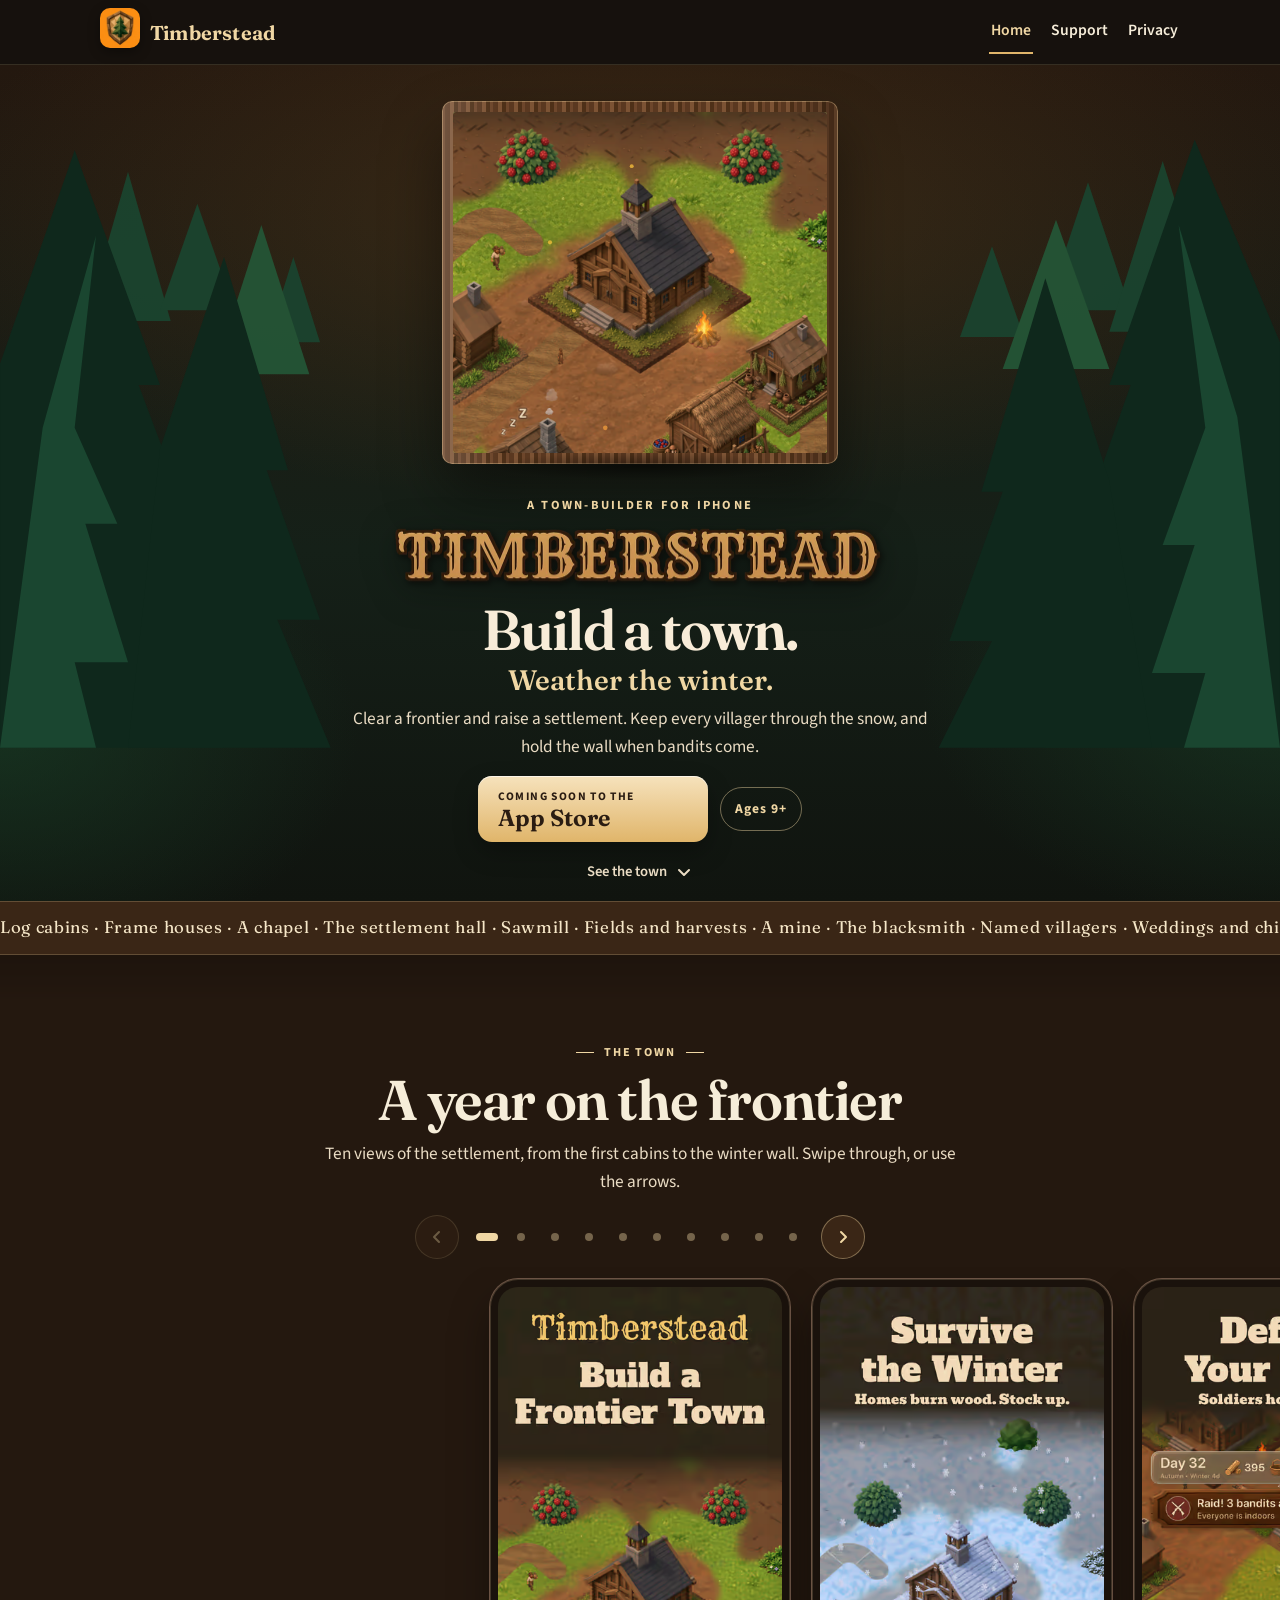
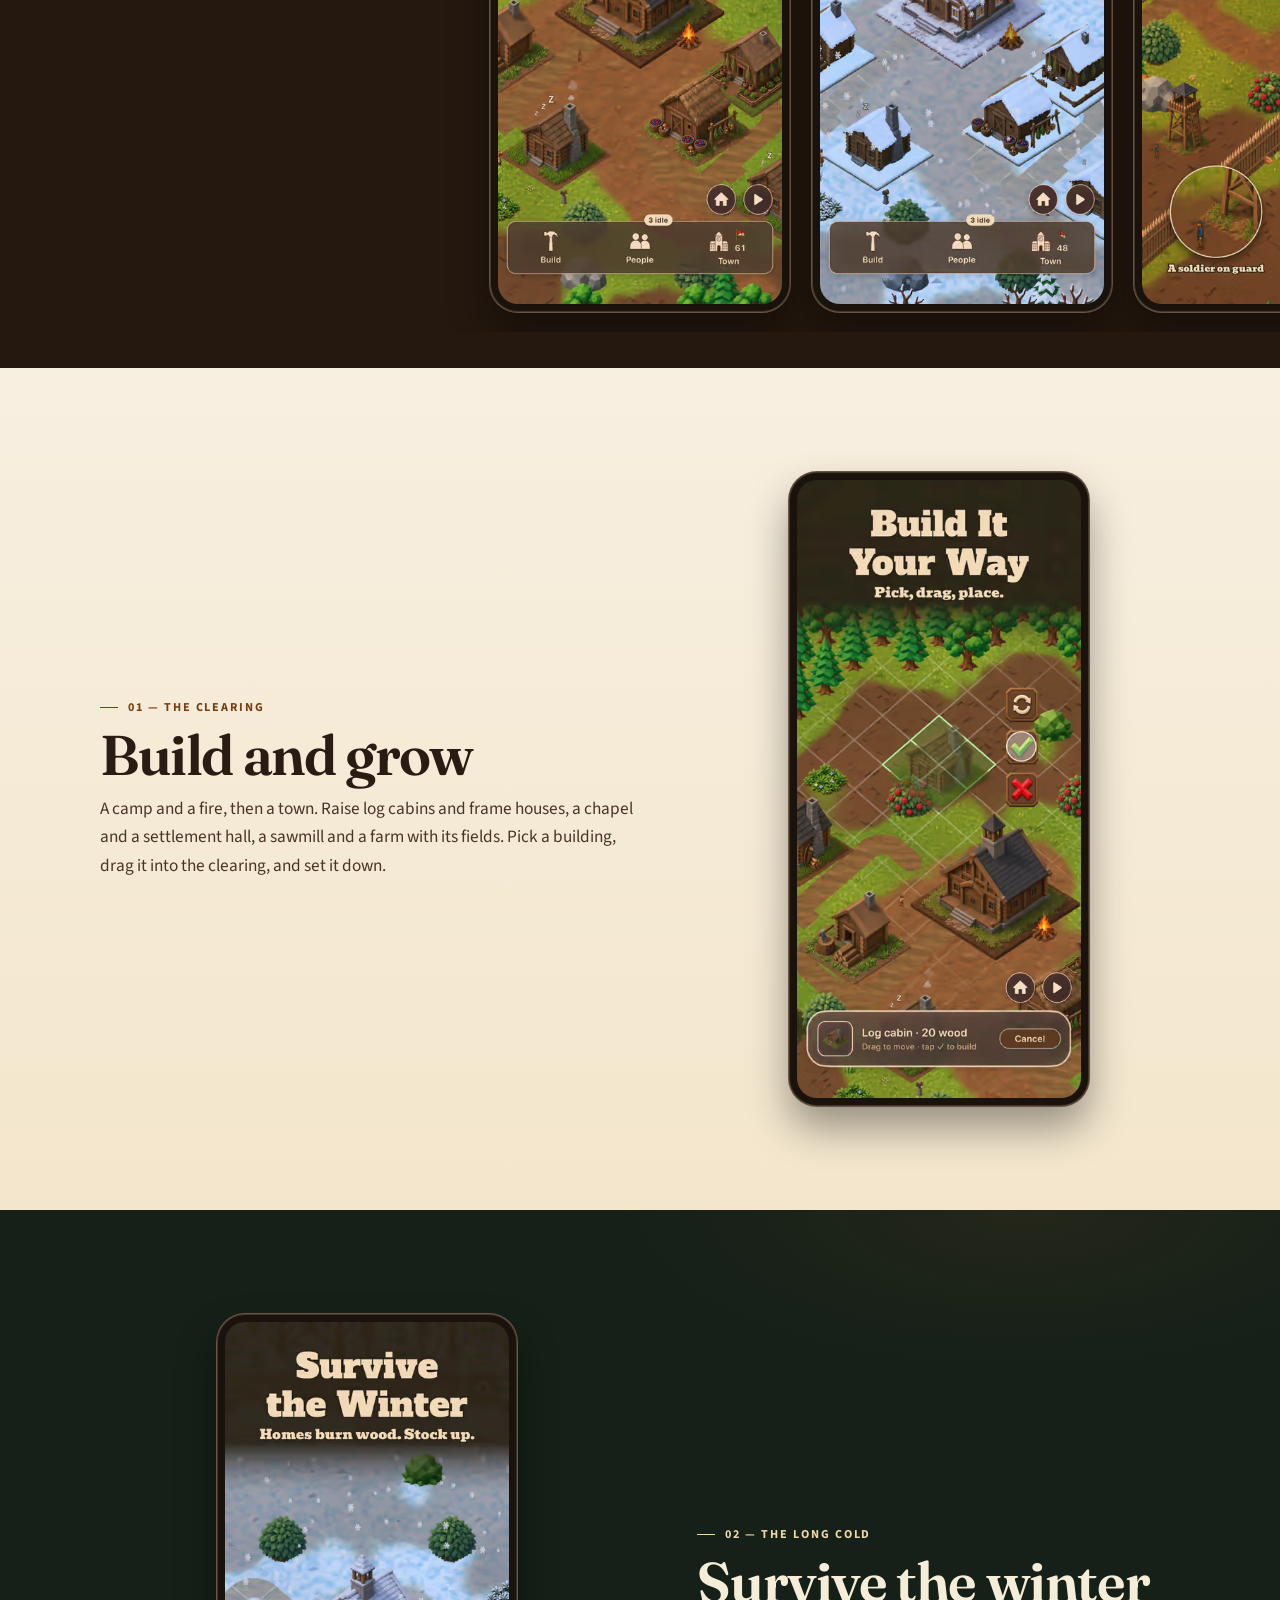
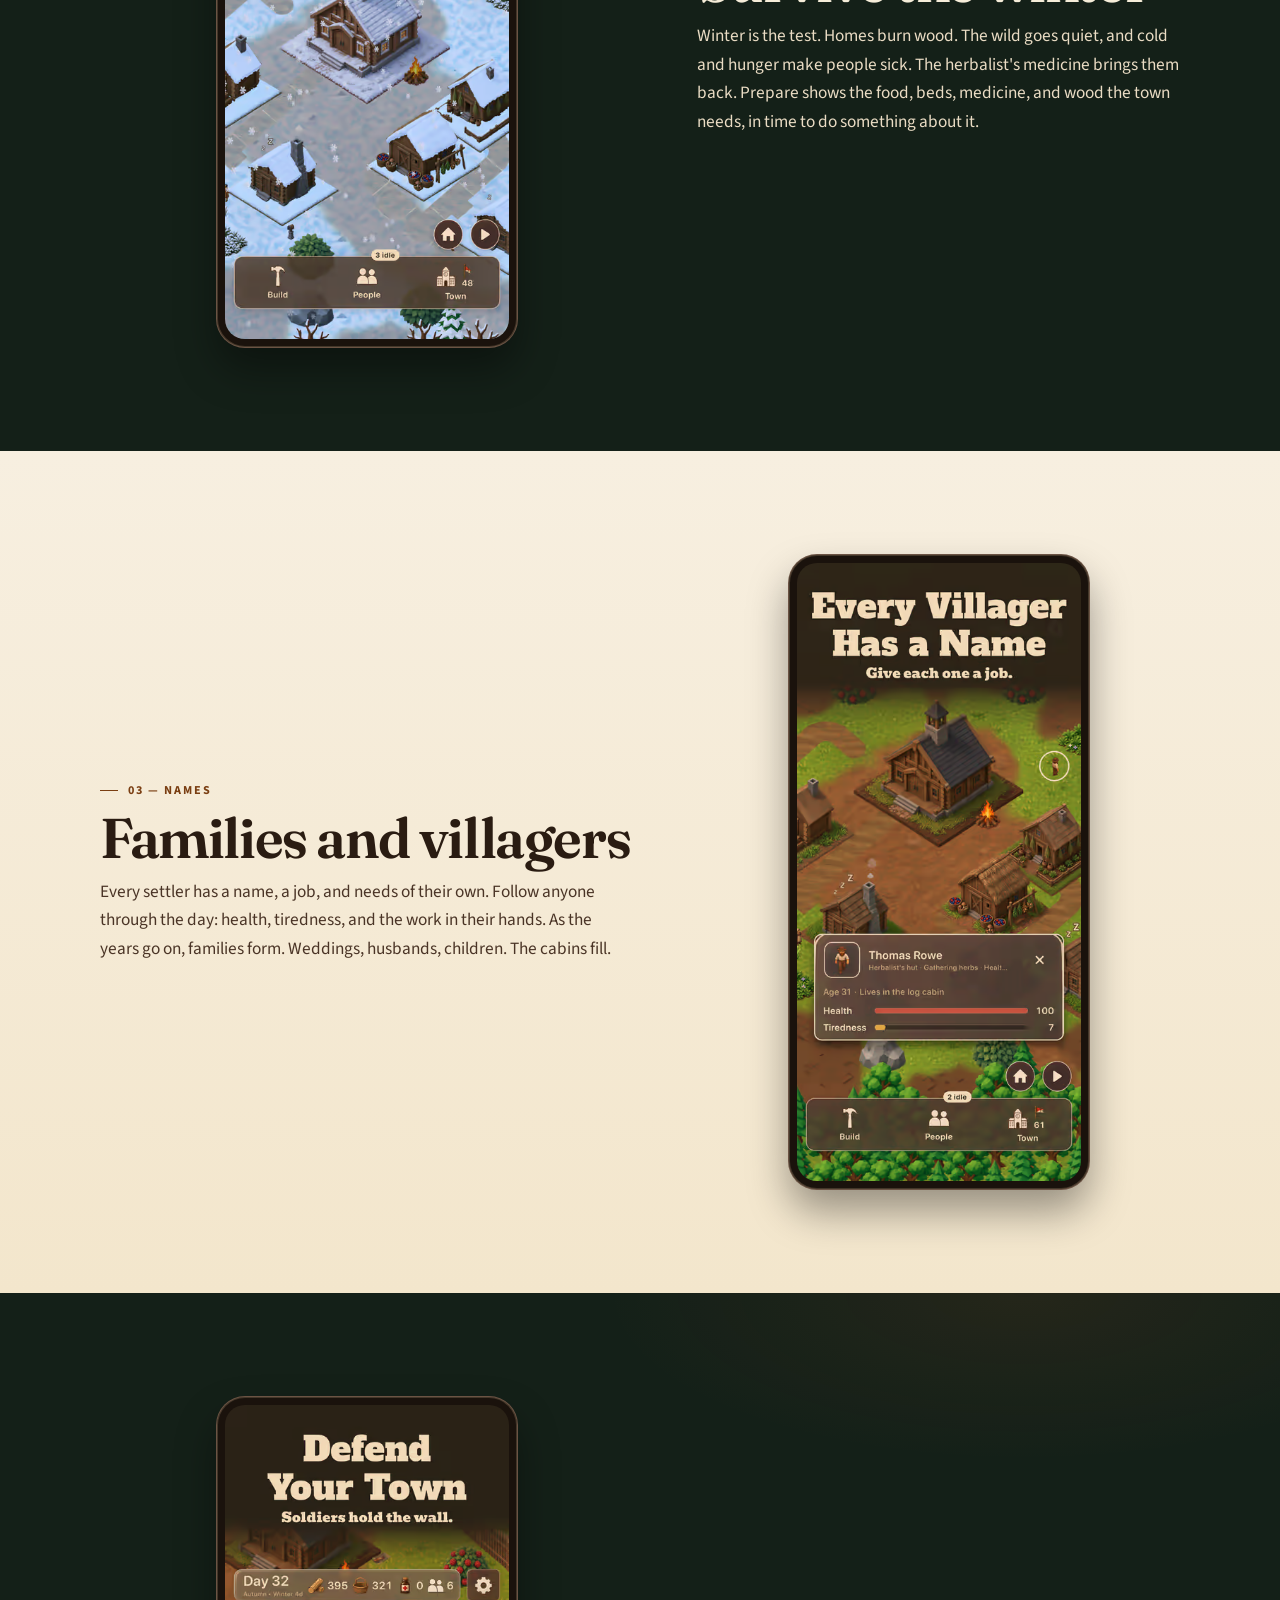
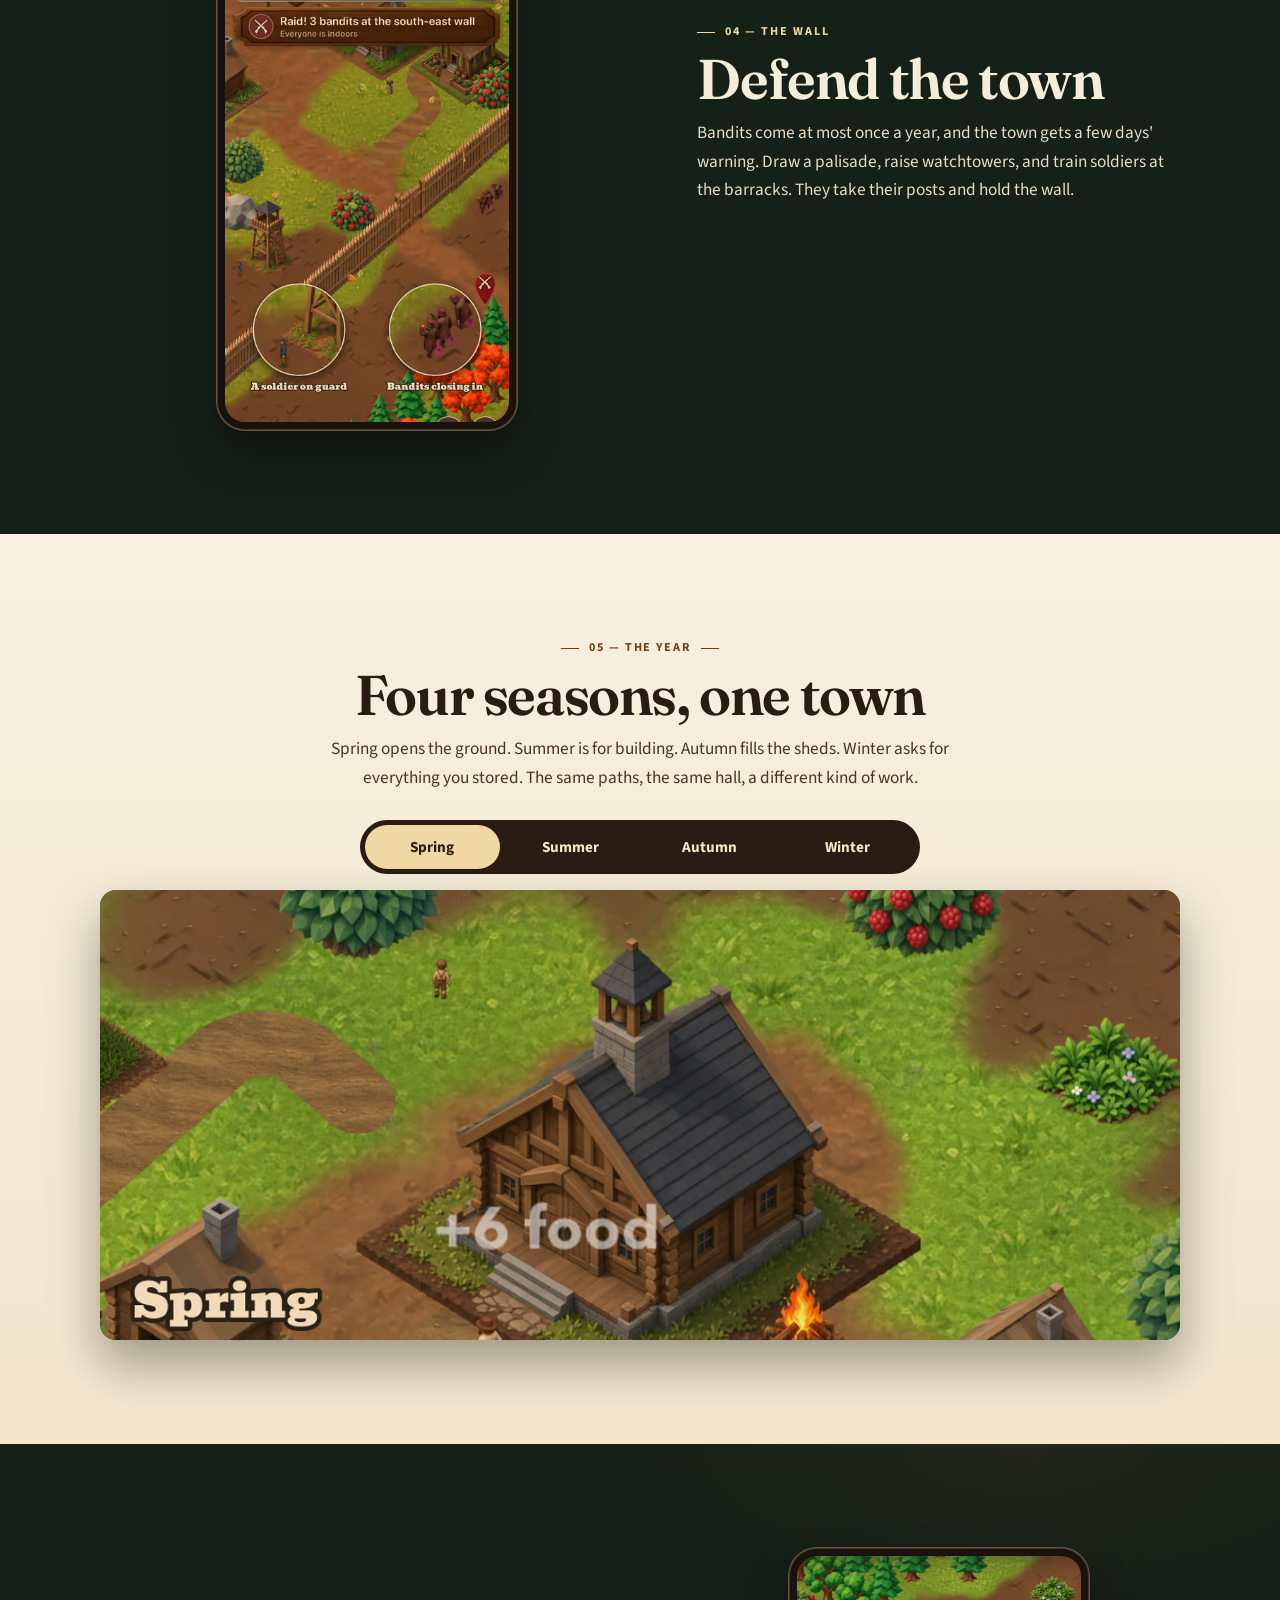
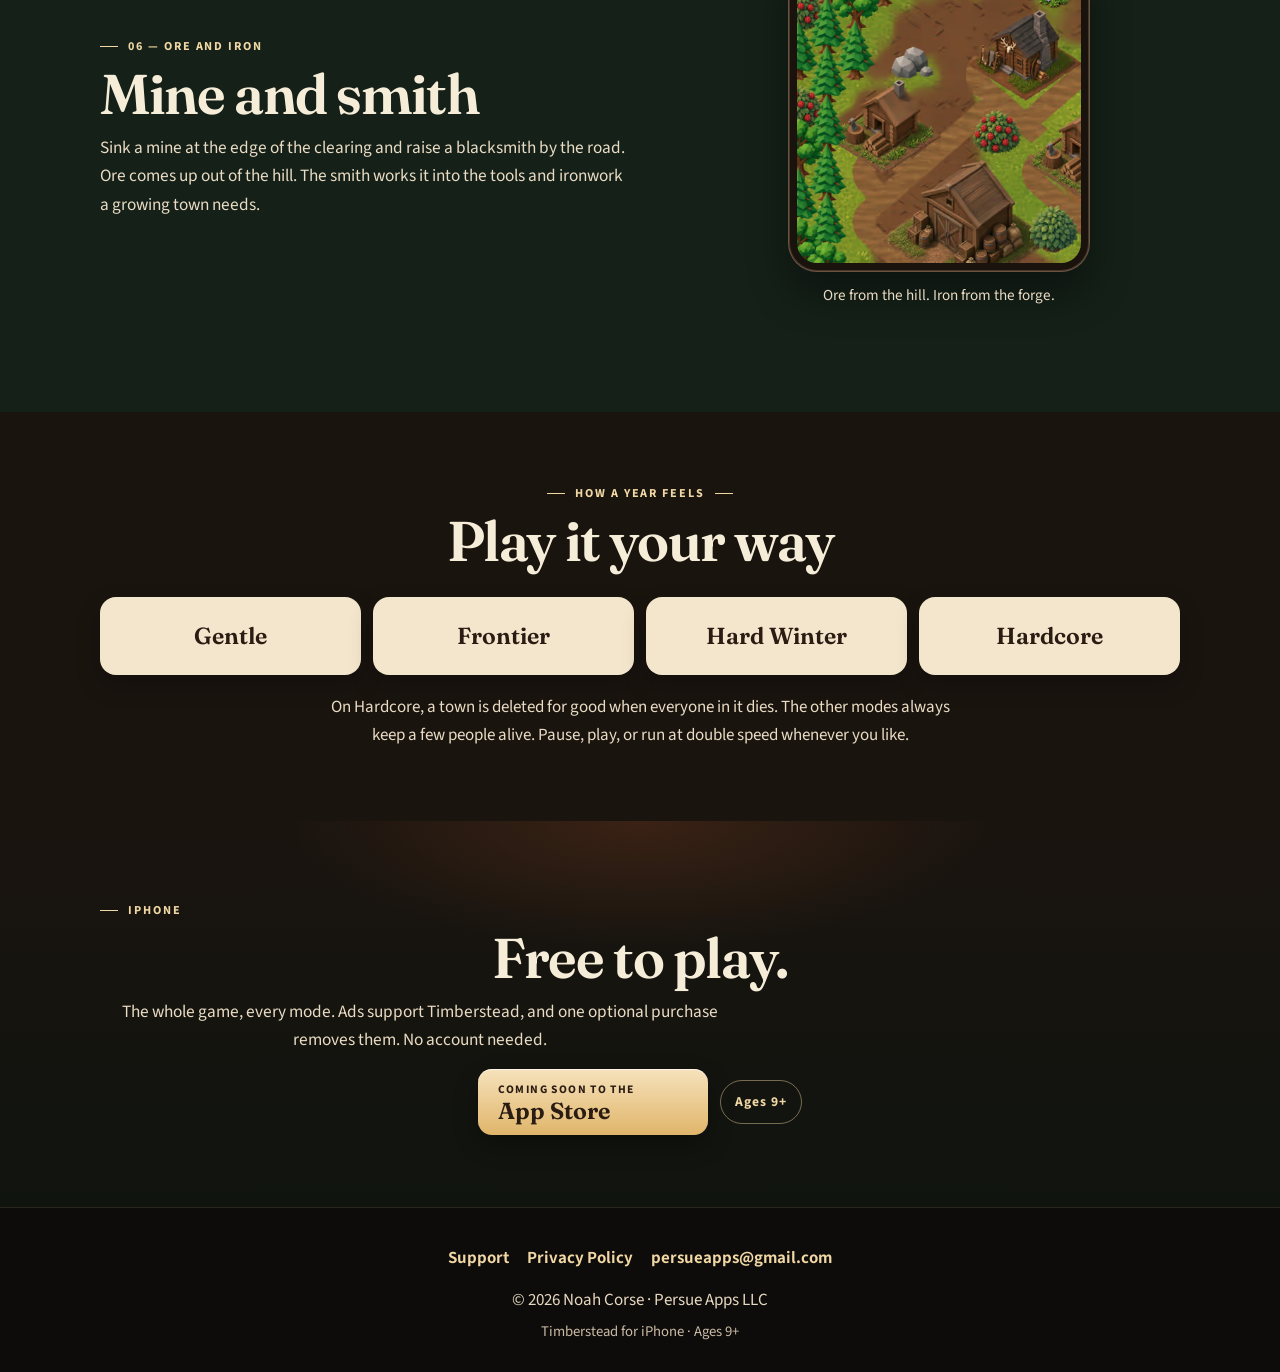
==== commit 28d12e69: "Use real town art for the mine chapter and keep phone pines off the hero. The ore-and-iron section n" ====
--- a/index.html
+++ b/index.html
@@ -419,79 +419,15 @@
           <p class="lede">Sink a mine at the edge of the clearing and raise a blacksmith by the road. Ore comes up out of the hill. The smith works it into the tools and ironwork a growing town needs.</p>
         </div>
         <div class="chapter-art reveal">
-          <figure class="illu">
-            <svg viewBox="0 0 800 480" role="img" aria-label="Illustration of a timbered mine cut into a hill, an ore cart, and a blacksmith shed with a lit forge.">
-              <defs>
-                <linearGradient id="meadow" x1="0" y1="0" x2="0" y2="1">
-                  <stop offset="0" stop-color="#d5e7a4"/>
-                  <stop offset="0.45" stop-color="#8fbe55"/>
-                  <stop offset="1" stop-color="#6ea044"/>
-                </linearGradient>
-                <radialGradient id="forgeGlow" cx="50%" cy="50%" r="50%">
-                  <stop offset="0" stop-color="#ffd27a"/>
-                  <stop offset="0.45" stop-color="#e36a32"/>
-                  <stop offset="1" stop-color="#e36a32" stop-opacity="0"/>
-                </radialGradient>
-              </defs>
-              <rect width="800" height="480" fill="url(#meadow)"/>
-              <g fill="#2f7a40">
-                <polygon points="0,150 28,70 56,150"/>
-                <polygon points="40,160 78,60 116,160"/>
-                <polygon points="700,155 742,55 784,155"/>
-                <polygon points="640,170 675,90 710,170"/>
-              </g>
-              <g fill="#246636">
-                <polygon points="90,175 130,80 170,175"/>
-                <polygon points="620,180 655,95 690,180"/>
-              </g>
-              <ellipse cx="400" cy="400" rx="420" ry="90" fill="#6ea044"/>
-              <path d="M120 360 C220 330 300 300 400 328 C520 362 620 300 740 330" fill="none" stroke="#8a5a34" stroke-width="26" stroke-linecap="round"/>
-              <path d="M120 360 C220 330 300 300 400 328 C520 362 620 300 740 330" fill="none" stroke="#6b4428" stroke-width="8" stroke-linecap="round"/>
-              <!-- rocky hill with a timbered adit -->
-              <ellipse cx="210" cy="300" rx="150" ry="78" fill="#6a9a48"/>
-              <ellipse cx="250" cy="292" rx="90" ry="48" fill="#5d8740"/>
-              <polygon points="150,292 188,250 214,292" fill="#8e99a0"/>
-              <polygon points="188,268 214,250 230,286" fill="#c5ced2"/>
-              <g>
-                <path d="M168 250 h70 v62 a35 28 0 0 1 -70 0 z" fill="#140e0b"/>
-                <path d="M160 242 h86 v16 h-86 z" fill="#a56b3c"/>
-                <rect x="164" y="242" width="12" height="92" rx="2" fill="#7a4e28"/>
-                <rect x="230" y="242" width="12" height="92" rx="2" fill="#8b5a32"/>
-                <rect x="196" y="242" width="8" height="78" fill="#c4894a"/>
-              </g>
-              <polygon points="96,340 124,308 150,338" fill="#9aa3aa"/>
-              <polygon points="250,348 278,314 310,350" fill="#7e888f"/>
-              <g transform="translate(300 332)">
-                <polygon points="0,8 52,0 52,22 0,30" fill="#6b3e22"/>
-                <polygon points="52,0 78,-8 78,14 52,22" fill="#8a5530"/>
-                <polygon points="8,6 28,2 28,14 8,18" fill="#9aa3aa"/>
-                <circle cx="16" cy="28" r="8" fill="#2c261f"/>
-                <circle cx="58" cy="22" r="8" fill="#2c261f"/>
-              </g>
-              <!-- blacksmith -->
-              <g transform="translate(500 168)">
-                <polygon points="40,150 150,110 250,160 140,205" fill="#6d8f44"/>
-                <polygon points="70,150 150,118 150,196 70,228" fill="#a56b3c"/>
-                <polygon points="150,118 230,148 230,226 150,196" fill="#8d5a32"/>
-                <polygon points="55,145 150,100 245,150 150,190" fill="#3c4652"/>
-                <polygon points="70,128 150,92 230,136 150,172" fill="#4e5a68"/>
-                <polygon points="188,78 206,88 206,132 188,122" fill="#6a5648"/>
-                <polygon points="184,70 210,82 206,90 180,78" fill="#3c4652"/>
-                <polygon points="92,168 122,156 122,196 92,208" fill="#3a2416"/>
-                <polygon points="108,150 150,132 176,146 134,166" fill="#f3e0b8"/>
-              </g>
-              <ellipse class="forge" cx="612" cy="352" rx="46" ry="22" fill="url(#forgeGlow)"/>
-              <polygon points="590,352 612,330 634,352 612,362" fill="#5c656e"/>
-              <polygon points="600,352 612,344 624,352 612,358" fill="#8d98a0"/>
-              <rect x="574" y="358" width="76" height="8" rx="2" fill="#6a5848"/>
-              <circle class="smoke" cx="692" cy="236" r="7" fill="#f4efe4"/>
-              <circle class="smoke d2" cx="700" cy="228" r="9" fill="#f7f3ea"/>
-              <circle class="smoke d3" cx="684" cy="232" r="6" fill="#efe8da"/>
-              <g fill="#2f7a40">
-                <polygon points="20,400 55,300 90,400"/>
-                <polygon points="730,410 765,300 800,410"/>
-              </g>
-            </svg>
+          <figure class="smith-shot">
+            <!-- Game view cropped from gallery frame 10, below the store caption. Round 2 has no mine-and-smith frame; 06 is Plan for Winter. -->
+            <div class="phone">
+              <picture>
+                <source type="image/avif" srcset="img/smith/town-edge-sm.avif 402w, img/smith/town-edge.avif 804w" sizes="280px">
+                <source type="image/webp" srcset="img/smith/town-edge-sm.webp 402w, img/smith/town-edge.webp 804w" sizes="280px">
+                <img src="img/smith/town-edge.jpg" width="804" height="866" alt="The forest edge of the town: log cabins, a barn, stacked timber, and rocks among the pines." loading="lazy" decoding="async">
+              </picture>
+            </div>
             <figcaption>Ore from the hill. Iron from the forge.</figcaption>
           </figure>
         </div>
--- a/style.css
+++ b/style.css
@@ -189,6 +189,9 @@
 .layer { position: absolute; inset: 0; pointer-events: none; }
 .pines-far { z-index: 1; opacity: 0.9; }
 .pines-front { z-index: 3; }
+@media (max-width: 799px) {
+  .pines-front { z-index: 1; }
+}
 .pines svg { width: 100%; height: 100%; display: block; }
 .sway { width: 100%; height: 100%; transform-origin: 50% 100%; }
 .frame-wrap {
@@ -546,18 +549,10 @@
 .chapter-copy p:last-child { margin-bottom: 0; }
 .chapter-art .phone { max-width: 300px; margin-inline: auto; }
 
-.illu {
-  margin: 0;
-  background: #102016;
-  border-radius: 18px;
-  overflow: hidden;
-  box-shadow: var(--shadow);
-  border: 1px solid rgba(240, 215, 164, 0.2);
-}
-.illu svg { display: block; width: 100%; height: auto; }
-.illu figcaption {
-  margin: 0;
-  padding: 12px 16px 14px;
+.smith-shot { margin: 0; }
+.smith-shot figcaption {
+  margin: 12px 0 0;
+  text-align: center;
   color: #eadcc4;
   font-size: 0.95rem;
 }
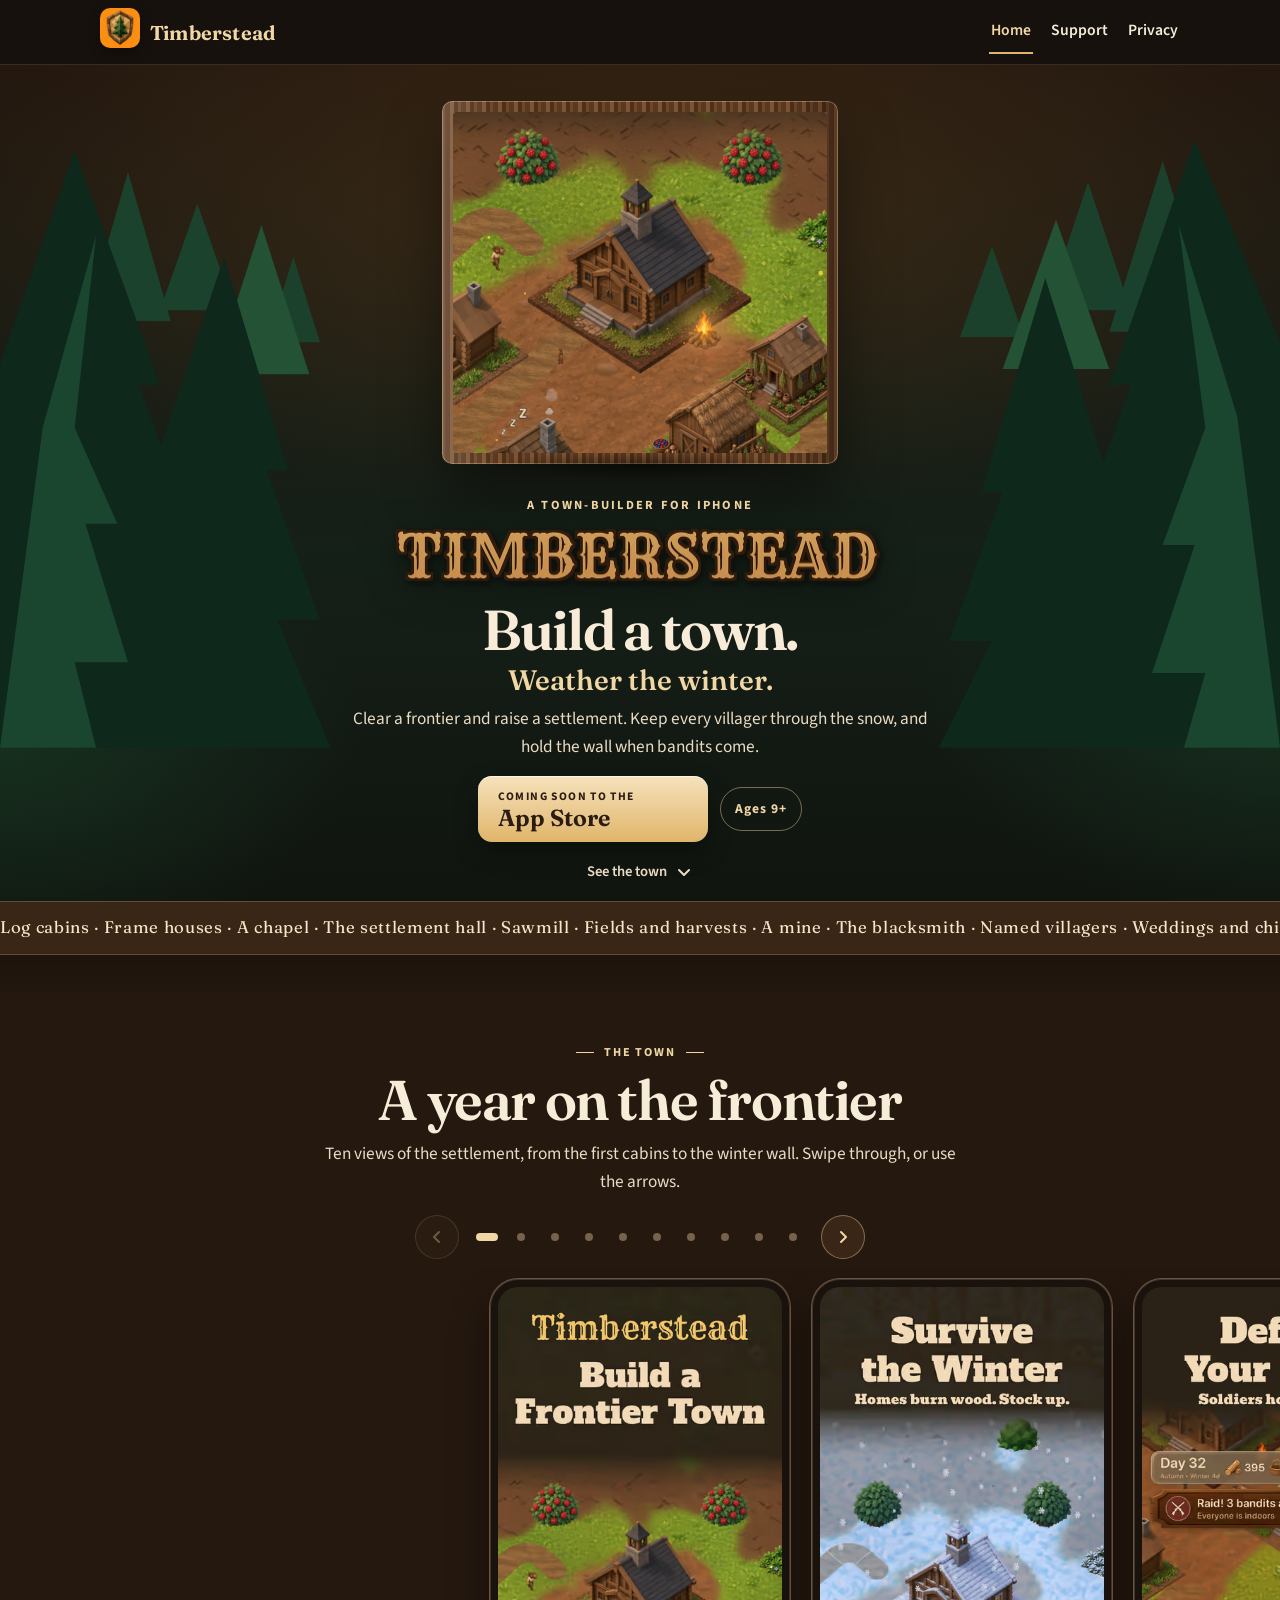
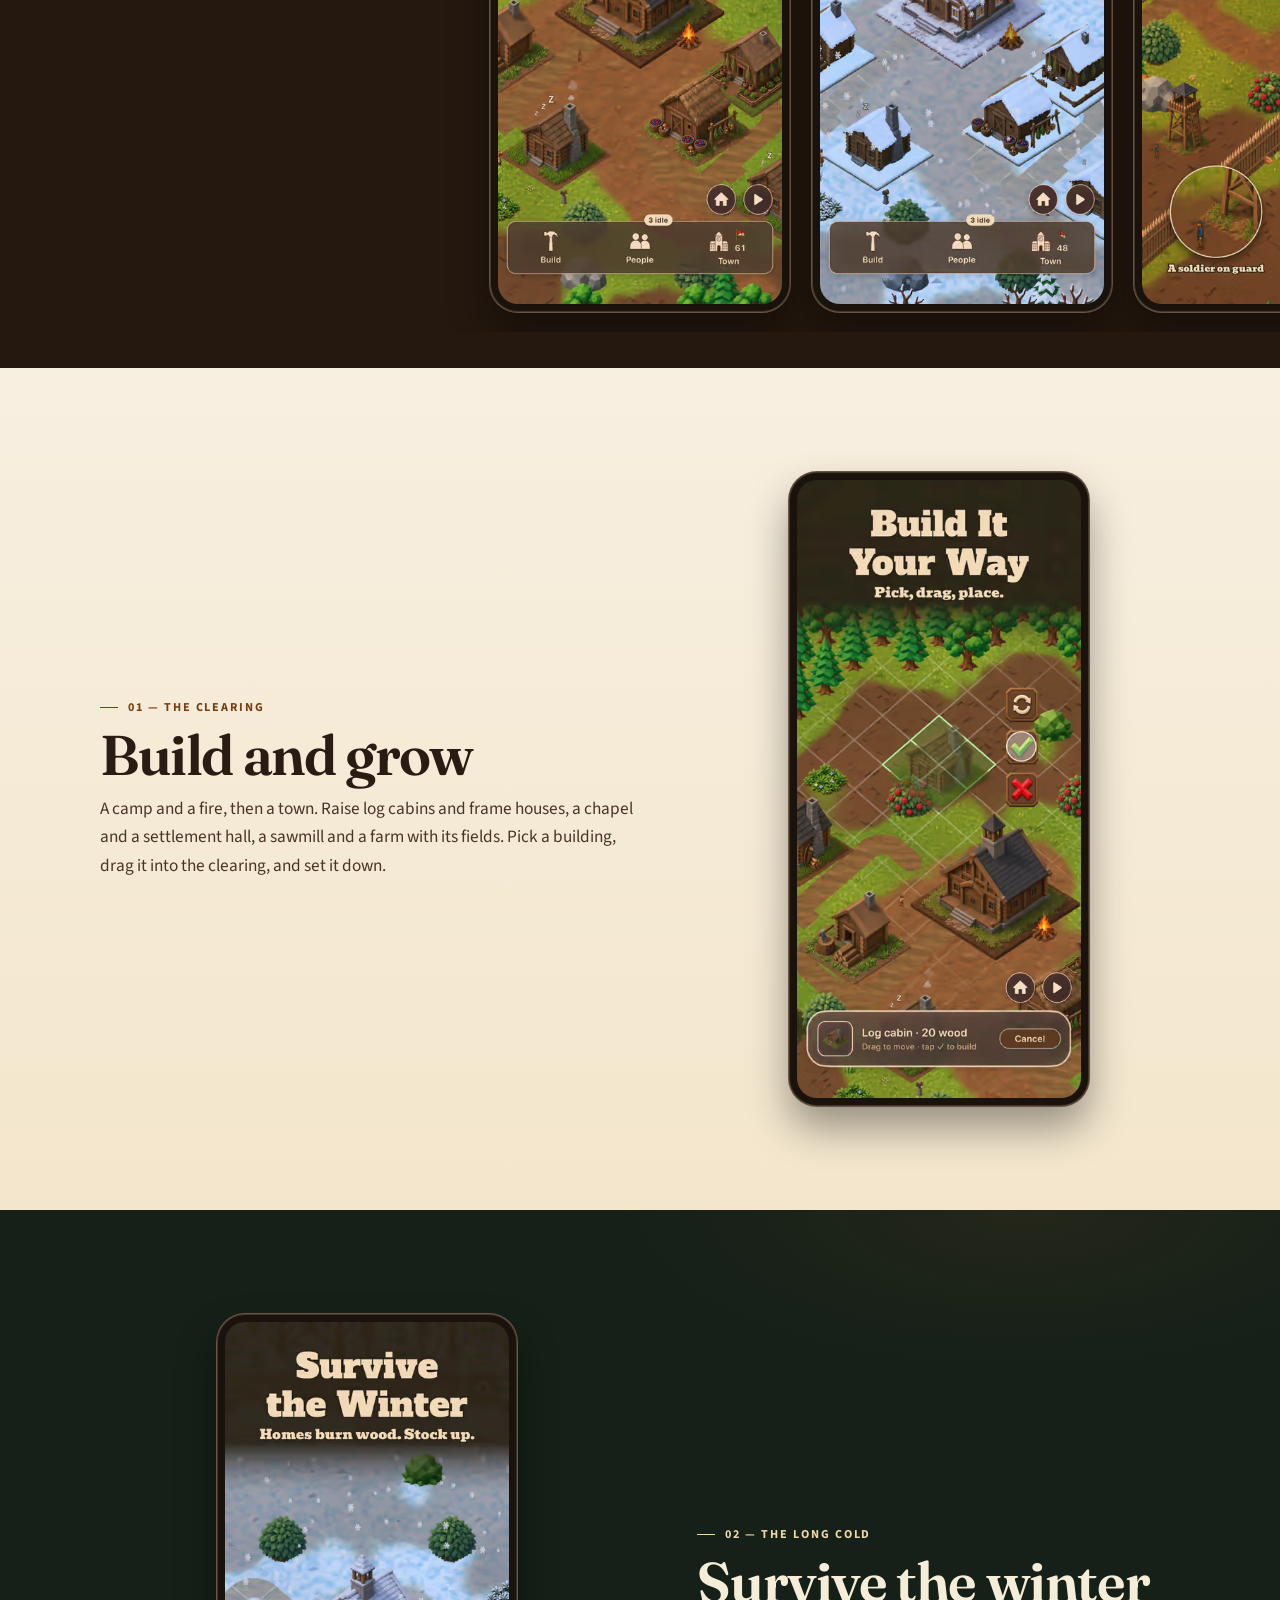
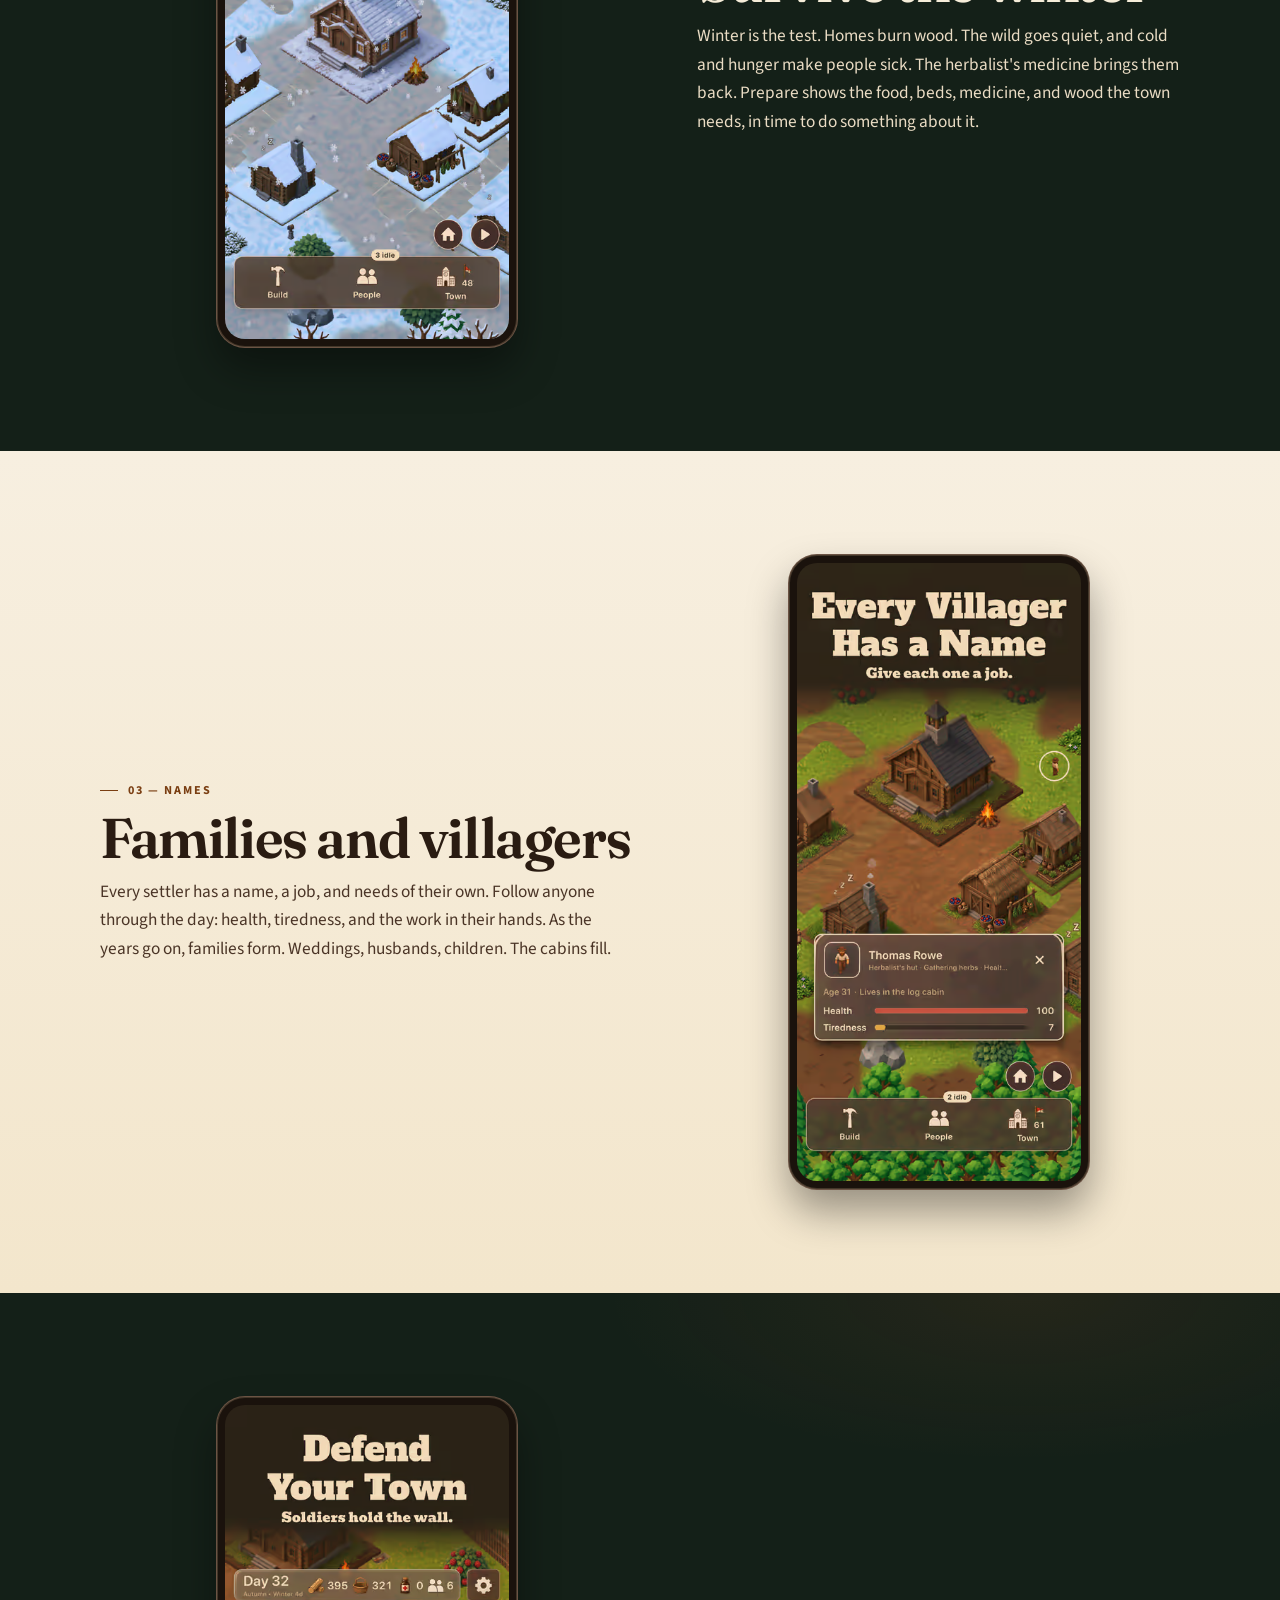
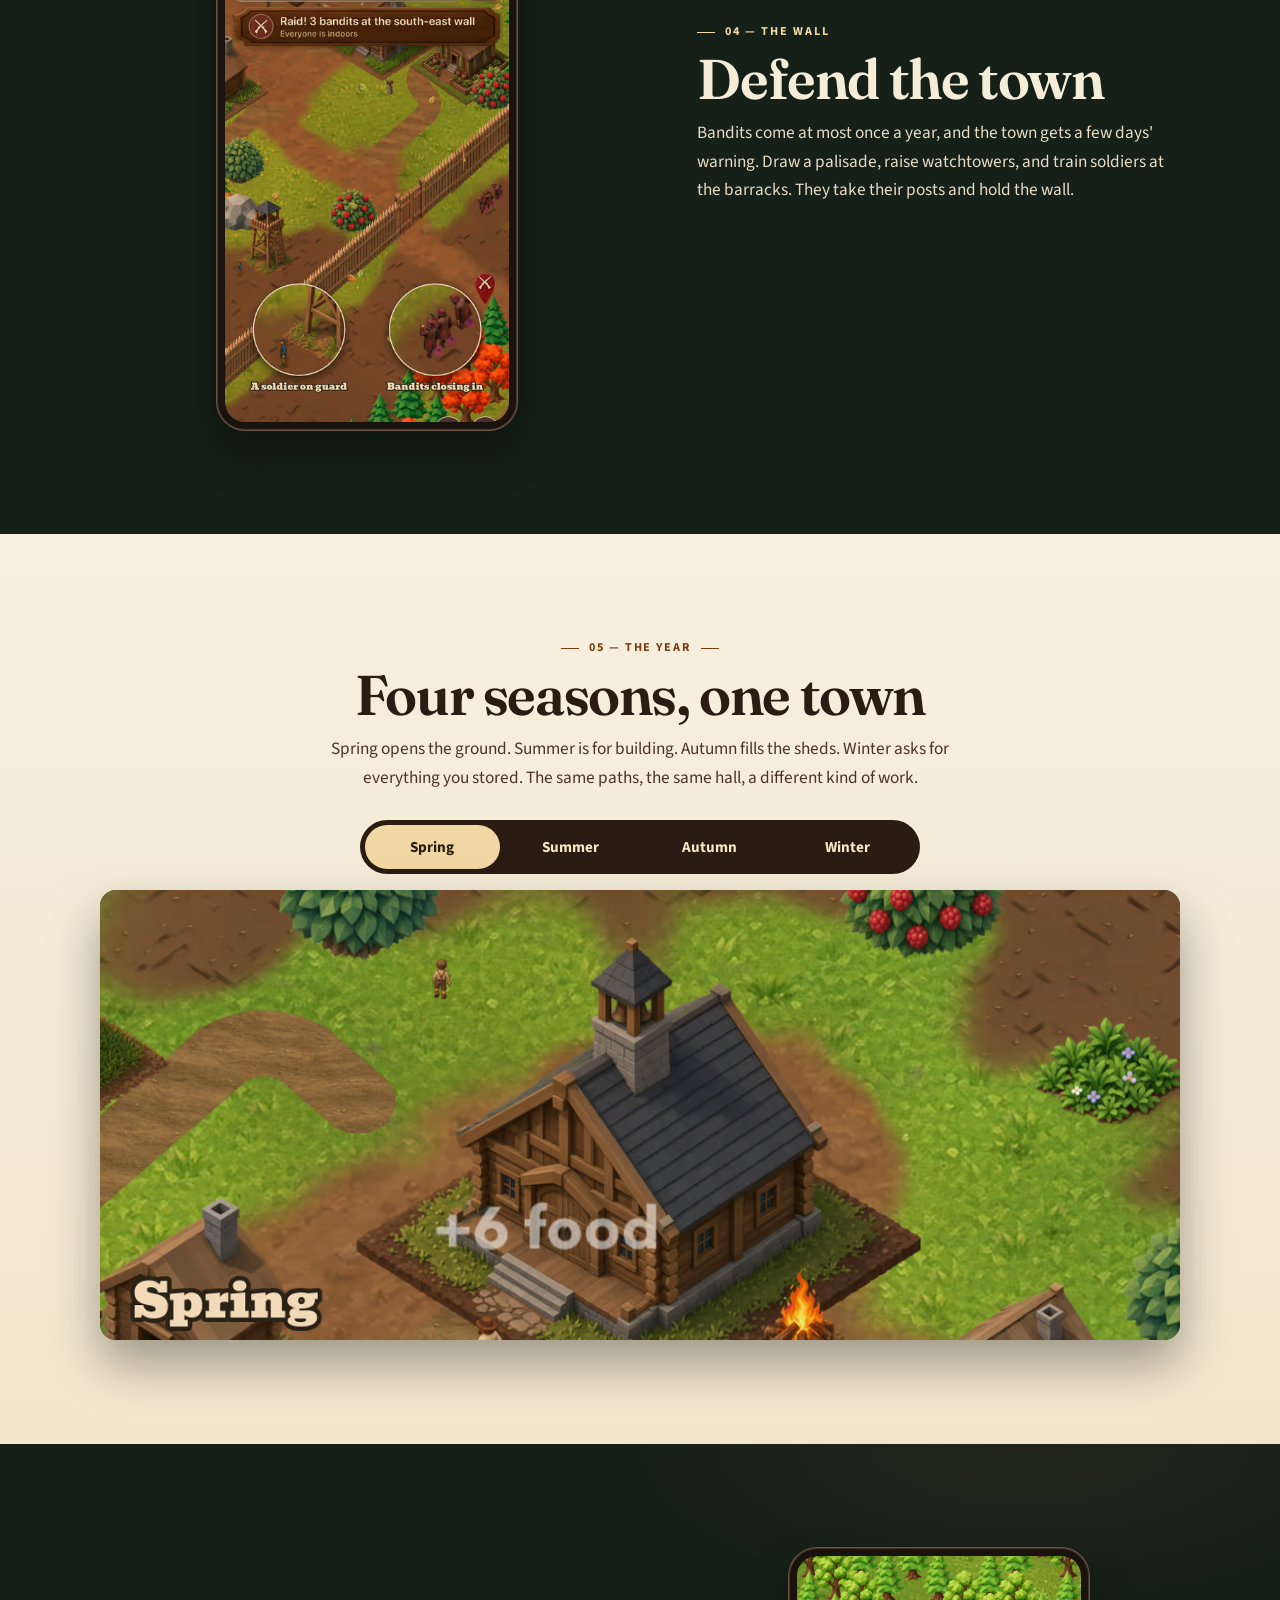
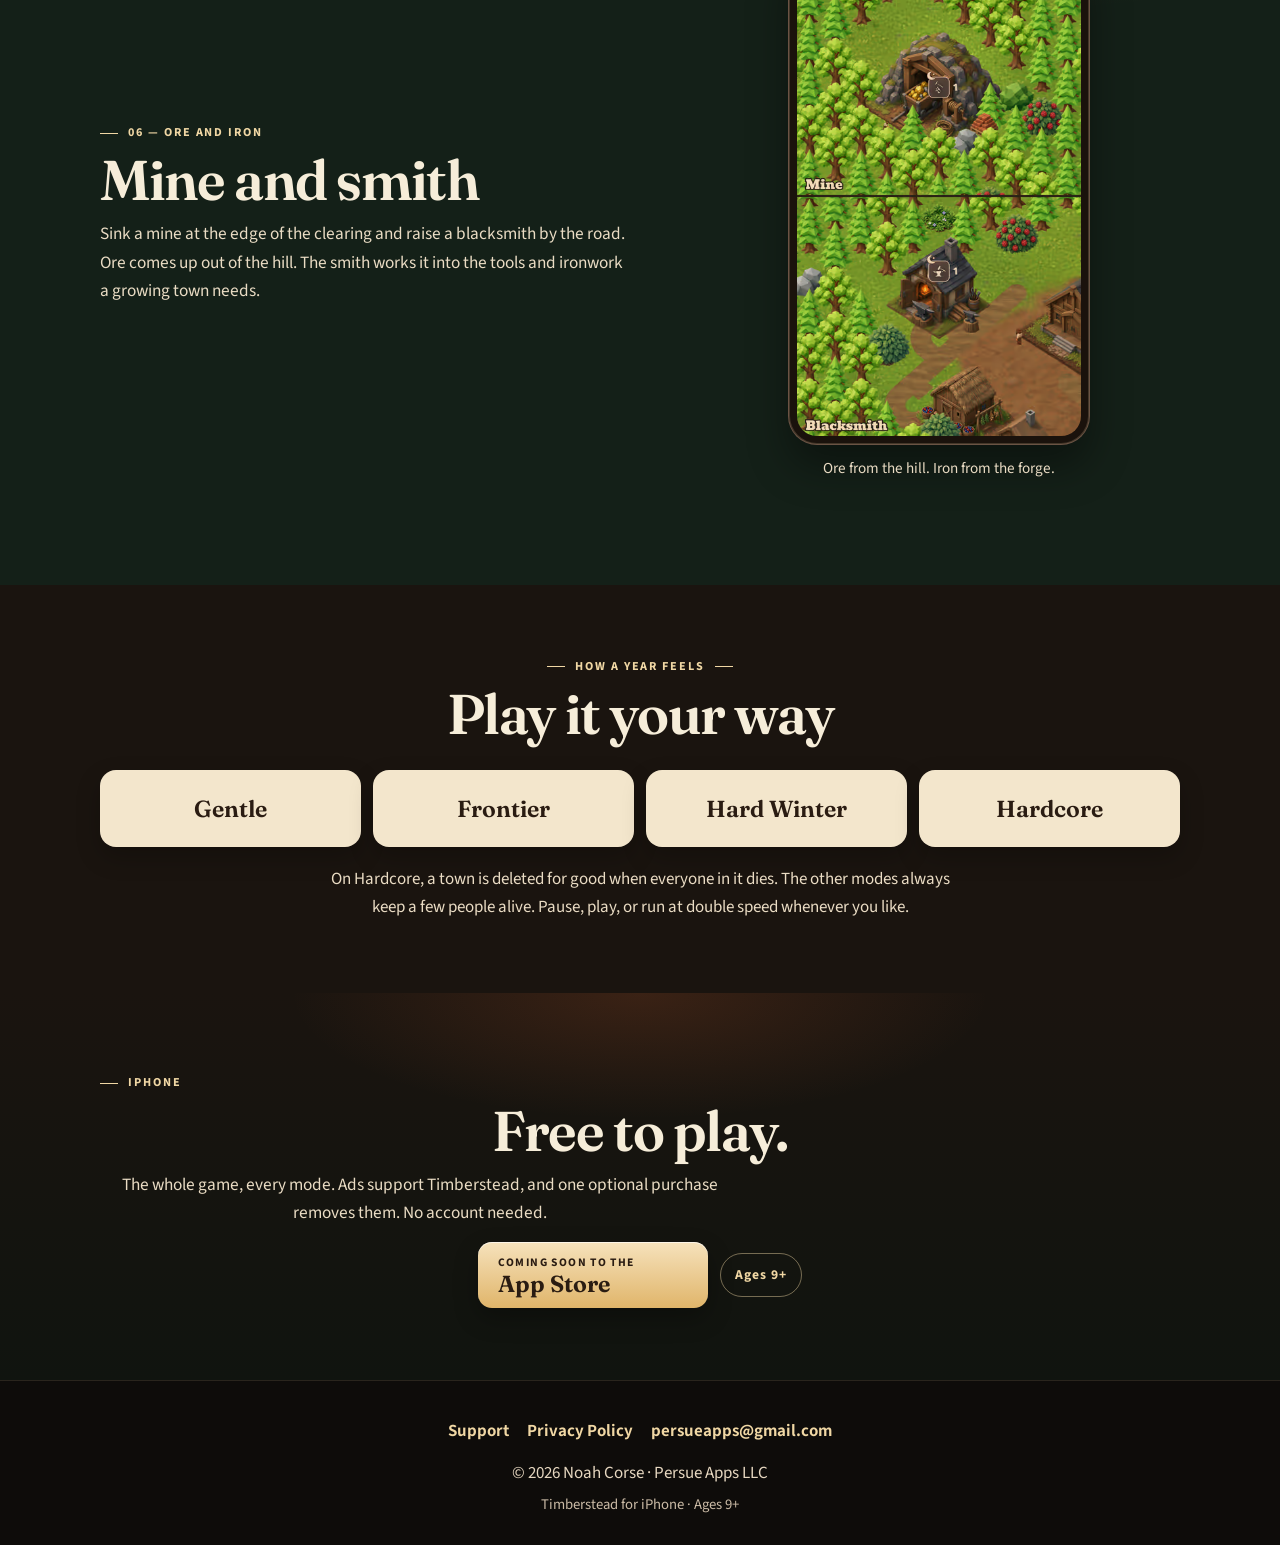
==== commit 2d4ba71a: "Use the mine and blacksmith screenshot in the ore chapter. Crop the Dig for Iron frame below the tit" ====
--- a/index.html
+++ b/index.html
@@ -420,12 +420,12 @@
         </div>
         <div class="chapter-art reveal">
           <figure class="smith-shot">
-            <!-- Game view cropped from gallery frame 10, below the store caption. Round 2 has no mine-and-smith frame; 06 is Plan for Winter. -->
+            <!-- Game area of the Dig for Iron frame, below the title band: Mine, then Blacksmith. -->
             <div class="phone">
               <picture>
-                <source type="image/avif" srcset="img/smith/town-edge-sm.avif 402w, img/smith/town-edge.avif 804w" sizes="280px">
-                <source type="image/webp" srcset="img/smith/town-edge-sm.webp 402w, img/smith/town-edge.webp 804w" sizes="280px">
-                <img src="img/smith/town-edge.jpg" width="804" height="866" alt="The forest edge of the town: log cabins, a barn, stacked timber, and rocks among the pines." loading="lazy" decoding="async">
+                <source type="image/avif" srcset="img/smith/mine-sm.avif 420w, img/smith/mine.avif 840w" sizes="280px">
+                <source type="image/webp" srcset="img/smith/mine-sm.webp 420w, img/smith/mine.webp 840w" sizes="280px">
+                <img src="img/smith/mine.jpg" width="840" height="1418" alt="The mine in the hills and the blacksmith, labeled Mine and Blacksmith." loading="lazy" decoding="async">
               </picture>
             </div>
             <figcaption>Ore from the hill. Iron from the forge.</figcaption>
